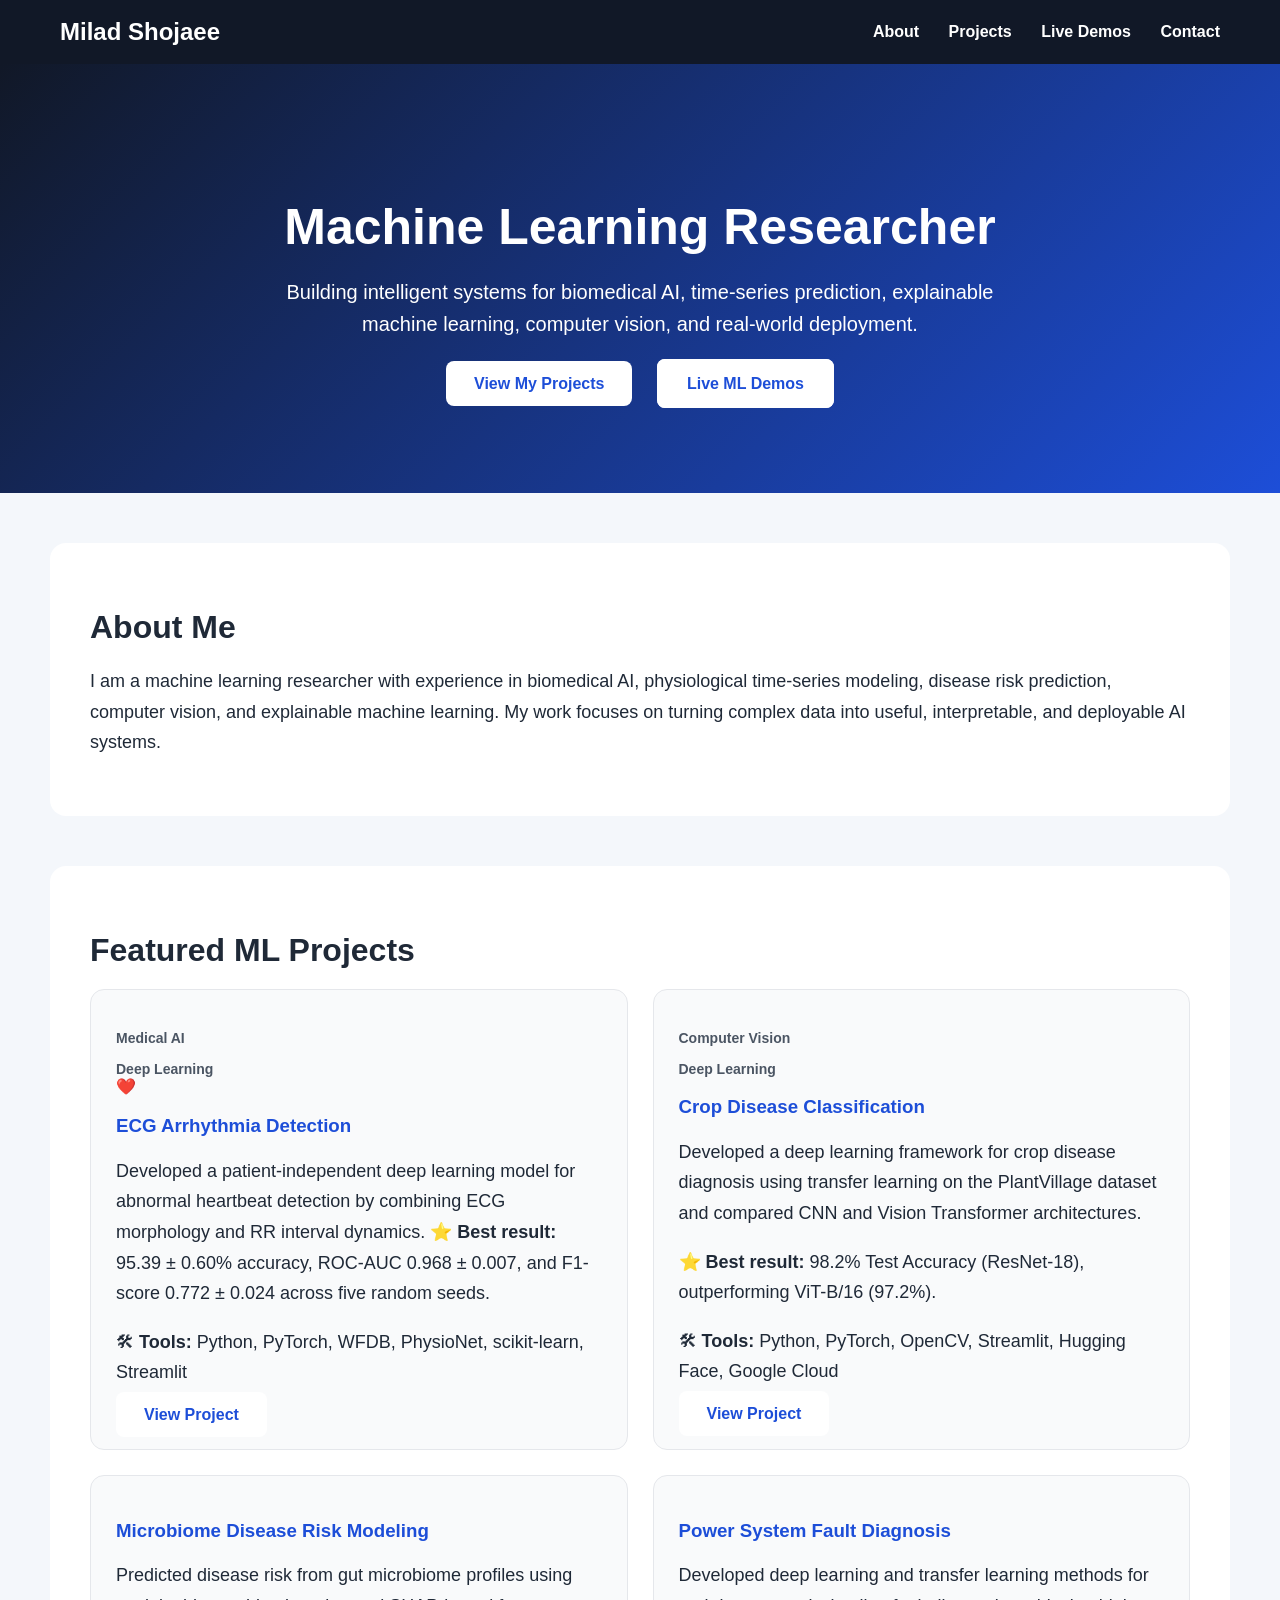
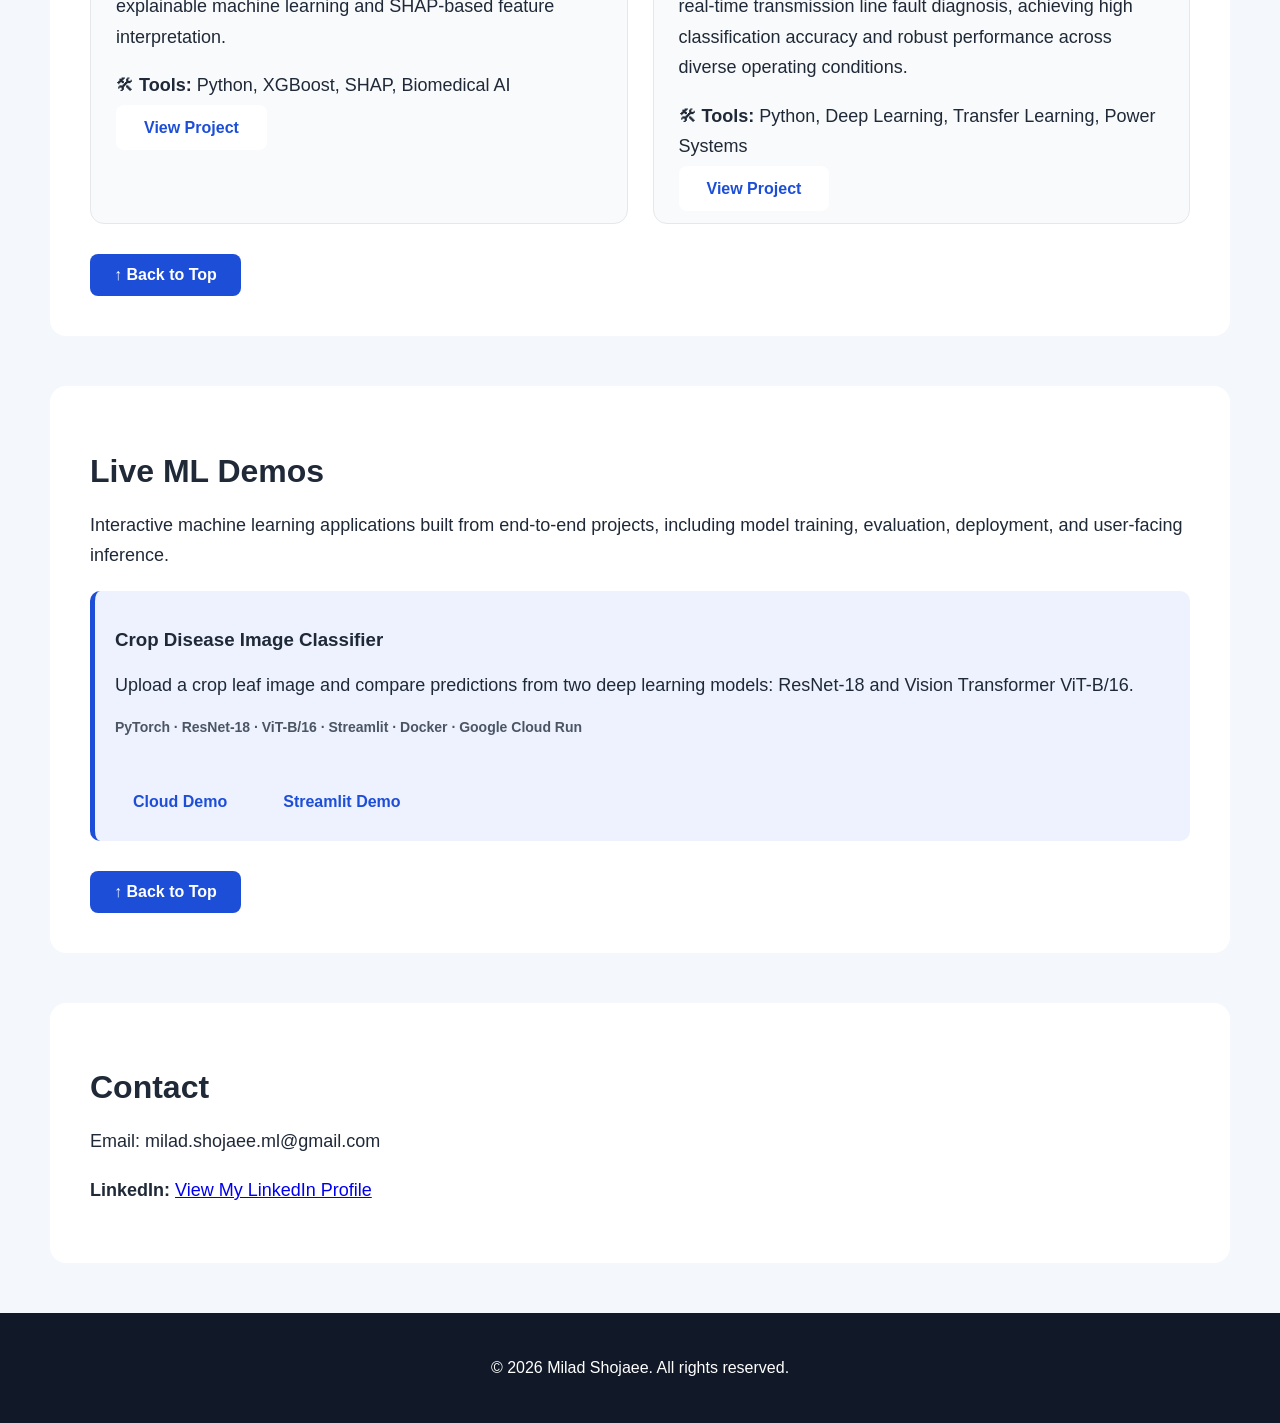
==== index.html @ 0b6ded87 "Enhance project details with emojis and updates Updated project descriptions and added emojis for be" ====
<!DOCTYPE html>
<html>
<head>
    <meta charset="UTF-8">
    <title>Milad Shojaee | ML Portfolio</title>
    <link rel="stylesheet" href="style.css">
</head>

<body id="top">

    <nav>
        <h2>Milad Shojaee</h2>
        <div>
            <a href="#about">About</a>
            <a href="#projects">Projects</a>
            <a href="#demos">Live Demos</a>
            <a href="#contact">Contact</a>
        </div>
    </nav>

    <header class="hero">
        <h1>Machine Learning Researcher</h1>
        <p>
            Building intelligent systems for biomedical AI, time-series prediction,
            explainable machine learning, computer vision, and real-world deployment.
        </p>
        <div class="hero-buttons">
            <a class="button" href="#projects">View My Projects</a>
            <a class="button secondary-button" href="#demos">Live ML Demos</a>
        </div>
    </header>

    <section id="about">
        <h2>About Me</h2>
        <p>
            I am a machine learning researcher with experience in biomedical AI,
            physiological time-series modeling, disease risk prediction, computer vision,
            and explainable machine learning. My work focuses on turning complex data
            into useful, interpretable, and deployable AI systems.
        </p>
    </section>

    <section id="projects">
        <h2>Featured ML Projects</h2>

        <div class="grid">

            <div class="card">

                <span class="badge">Medical AI</span>
                <span class="badge">Deep Learning</span>
            
                ❤️ <h3>ECG Arrhythmia Detection</h3>
            
                <p>
                    Developed a patient-independent deep learning model for abnormal heartbeat detection by combining
                    ECG morphology and RR interval dynamics.
                    ⭐ <strong>Best result:</strong> 95.39 ± 0.60% accuracy, ROC-AUC 0.968 ± 0.007, and F1-score 0.772 ± 0.024 across five random seeds.
                </p>
            
                <p>
                    🛠 <strong>Tools:</strong> Python, PyTorch, WFDB, PhysioNet, scikit-learn, Streamlit
                </p>
            
                <a href="ecg_arrhythmia.html" class="button">View Project</a>

            </div>

            <div class="card">

                <span class="badge">Computer Vision</span>
                <span class="badge">Deep Learning</span>
            
                <h3>Crop Disease Classification</h3>
            
                <p>
                    Developed a deep learning framework for crop disease diagnosis using transfer learning on the
                    PlantVillage dataset and compared CNN and Vision Transformer architectures.
                </p>
            
                <p class="result">
                    ⭐ <strong>Best result:</strong> 98.2% Test Accuracy (ResNet-18), outperforming ViT-B/16 (97.2%).
                </p>
            
                <p>
                    🛠 <strong>Tools:</strong> Python, PyTorch, OpenCV, Streamlit, Hugging Face, Google Cloud
                </p>
            
                <a href="crop_disease.html" class="button">View Project</a>

            </div>

            <div class="card">
                <h3>Microbiome Disease Risk Modeling</h3>
                <p>
                    Predicted disease risk from gut microbiome profiles using explainable
                    machine learning and SHAP-based feature interpretation.
                </p>
                <p>
                🛠 <strong>Tools:</strong> Python, XGBoost, SHAP, Biomedical AI
                </p>
                <a href="microbiome.html" class="button">View Project</a>
            </div>

            <div class="card">
                <h3>Power System Fault Diagnosis</h3>

                <p>
                    Developed deep learning and transfer learning methods for real-time
                    transmission line fault diagnosis, achieving high classification accuracy
                    and robust performance across diverse operating conditions.
                </p>
                <p>
                🛠 <strong>Tools:</strong> Python, Deep Learning, Transfer Learning, Power Systems

                </p>
                <a href="fault_diagnosis.html" class="button">View Project</a>
            </div>

        </div>
        <a class="top-button" href="#top">↑ Back to Top</a>
    </section>

    <section id="demos">
        <h2>Live ML Demos</h2>
        <p>
            Interactive machine learning applications built from end-to-end projects,
            including model training, evaluation, deployment, and user-facing inference.
        </p>

        <div class="demo-box">
            <h3>Crop Disease Image Classifier</h3>
            <p>
                Upload a crop leaf image and compare predictions from two deep learning models:
                ResNet-18 and Vision Transformer ViT-B/16.
            </p>
            <span>PyTorch · ResNet-18 · ViT-B/16 · Streamlit · Docker · Google Cloud Run</span>
            <br>

            <div class="project-links">
                <a class="project-link"
                   href="https://crop-disease-app-125811966782.us-east1.run.app"
                   target="_blank">
                    Cloud Demo
                </a>

                <a class="project-link"
                   href="https://crop-disease-app-v5dwwtkhdnk8gwjt7ysmcv.streamlit.app"
                   target="_blank">
                    Streamlit Demo
                </a>
            </div>
        </div>

        <a class="top-button" href="#top">↑ Back to Top</a>
    </section>

    <section id="contact">
        <h2>Contact</h2>
        <p>Email: milad.shojaee.ml@gmail.com</p>

        <p>
            <strong>LinkedIn:</strong>
            <a href="https://www.linkedin.com/in/milad-shojaee-51446276/"
               target="_blank">
                View My LinkedIn Profile
            </a>
        </p>

    </section>

    <footer>
        <p>© 2026 Milad Shojaee. All rights reserved.</p>
    </footer>

</body>
</html>
---- style.css ----
body {
    margin: 0;
    font-family: Arial, sans-serif;
    background: #f4f7fb;
    color: #1f2937;
}

html {
    scroll-behavior: smooth;
}

nav {
    background: #111827;
    color: white;
    padding: 18px 60px;
    display: flex;
    justify-content: space-between;
    align-items: center;
}

nav h2 {
    margin: 0;
}

nav a {
    color: white;
    text-decoration: none;
    margin-left: 25px;
    font-weight: bold;
}

nav a:hover {
    color: #60a5fa;
}

.hero {
    background: linear-gradient(135deg, #111827, #1d4ed8);
    color: white;
    text-align: center;
    padding: 100px 30px;
}

.hero h1 {
    font-size: 50px;
    margin-bottom: 20px;
}

.hero p {
    font-size: 20px;
    max-width: 750px;
    margin: 0 auto 35px;
    line-height: 1.6;
}

.button {
    background: white;
    color: #1d4ed8;
    padding: 14px 28px;
    border-radius: 8px;
    text-decoration: none;
    font-weight: bold;
}

.project-links {
    display: flex;
    gap: 20px;
    flex-wrap: wrap;
    margin-top: 15px;
}

.project-link {
    padding: 10px 18px;
}

.hero-buttons {
    margin-top: 30px;
}

.hero-buttons .button {
    margin: 0 10px;
}

.secondary-button {
    background: transparent;
    color: white;
    border: 2px solid white;
}

.secondary-button:hover {
    background: white;
    color: #1d4ed8;
}

.top-button {
    display: inline-block;
    margin-top: 30px;
    padding: 12px 24px;
    background: #1d4ed8;
    color: white;
    text-decoration: none;
    border-radius: 8px;
    font-weight: bold;
}

.top-button:hover {
    background: #2563eb;
}

section {
    max-width: 1100px;
    margin: 50px auto;
    padding: 40px;
    background: white;
    border-radius: 16px;
}

section h2 {
    font-size: 32px;
    margin-bottom: 20px;
}

section p {
    font-size: 18px;
    line-height: 1.7;
}

.grid {
    display: grid;
    grid-template-columns: repeat(2, 1fr);
    gap: 25px;
}

.card {
    background: #f9fafb;
    padding: 25px;
    border-radius: 14px;
    border: 1px solid #e5e7eb;
}

.card h3 {
    color: #1d4ed8;
}

.card span,
.demo-box span {
    display: block;
    margin-top: 15px;
    font-size: 14px;
    color: #4b5563;
    font-weight: bold;
}

.demo-box {
    background: #eef2ff;
    border-left: 5px solid #1d4ed8;
    padding: 20px;
    margin-top: 20px;
    border-radius: 10px;
}

footer {
    text-align: center;
    padding: 30px;
    background: #111827;
    color: white;
}

.project-link {
    display: inline-block;
    margin-top: 15px;
    color: #1d4ed8;
    font-weight: bold;
    text-decoration: none;
}

.project-link:hover {
    text-decoration: underline;
}

ul {
    font-size: 18px;
    line-height: 1.8;
}

@media (max-width: 800px) {
    nav {
        flex-direction: column;
        gap: 15px;
        padding: 20px;
    }

    nav a {
        margin-left: 10px;
        margin-right: 10px;
    }

    .hero h1 {
        font-size: 36px;
    }

    .grid {
        grid-template-columns: 1fr;
    }

    section {
        margin: 30px 15px;
        padding: 25px;
    }
}}

.hero h1 {
    font-size: 50px;
    margin-bottom: 20px;
}

.hero p {
    font-size: 20px;
    max-width: 750px;
    margin: 0 auto 35px;
    line-height: 1.6;
}

.button {
    background: white;
    color: #1d4ed8;
    padding: 14px 28px;
    border-radius: 8px;
    text-decoration: none;
    font-weight: bold;
}

section {
    max-width: 1100px;
    margin: 50px auto;
    padding: 40px;
    background: white;
    border-radius: 16px;
}

section h2 {
    font-size: 32px;
    margin-bottom: 20px;
}

section p {
    font-size: 18px;
    line-height: 1.7;
}

.grid {
    display: grid;
    grid-template-columns: repeat(2, 1fr);
    gap: 25px;
}

.card {
    background: #f9fafb;
    padding: 25px;
    border-radius: 14px;
    border: 1px solid #e5e7eb;
}

.card h3 {
    color: #1d4ed8;
}

.card span,
.demo-box span {
    display: block;
    margin-top: 15px;
    font-size: 14px;
    color: #4b5563;
    font-weight: bold;
}

.demo-box {
    background: #eef2ff;
    border-left: 5px solid #1d4ed8;
    padding: 20px;
    margin-top: 20px;
    border-radius: 10px;
}

footer {
    text-align: center;
    padding: 30px;
    background: #111827;
    color: white;
}

.project-link {
    display: inline-block;
    margin-top: 15px;
    color: #1d4ed8;
    font-weight: bold;
    text-decoration: none;
}

.project-link:hover {
    text-decoration: underline;
}

ul {
    font-size: 18px;
    line-height: 1.8;
}

@media (max-width: 800px) {
    nav {
        flex-direction: column;
        gap: 15px;
        padding: 20px;
    }

    nav a {
        margin-left: 10px;
        margin-right: 10px;
    }

    .hero h1 {
        font-size: 36px;
    }

    .grid {
        grid-template-columns: 1fr;
    }

    section {
        margin: 30px 15px;
        padding: 25px;
    }
}
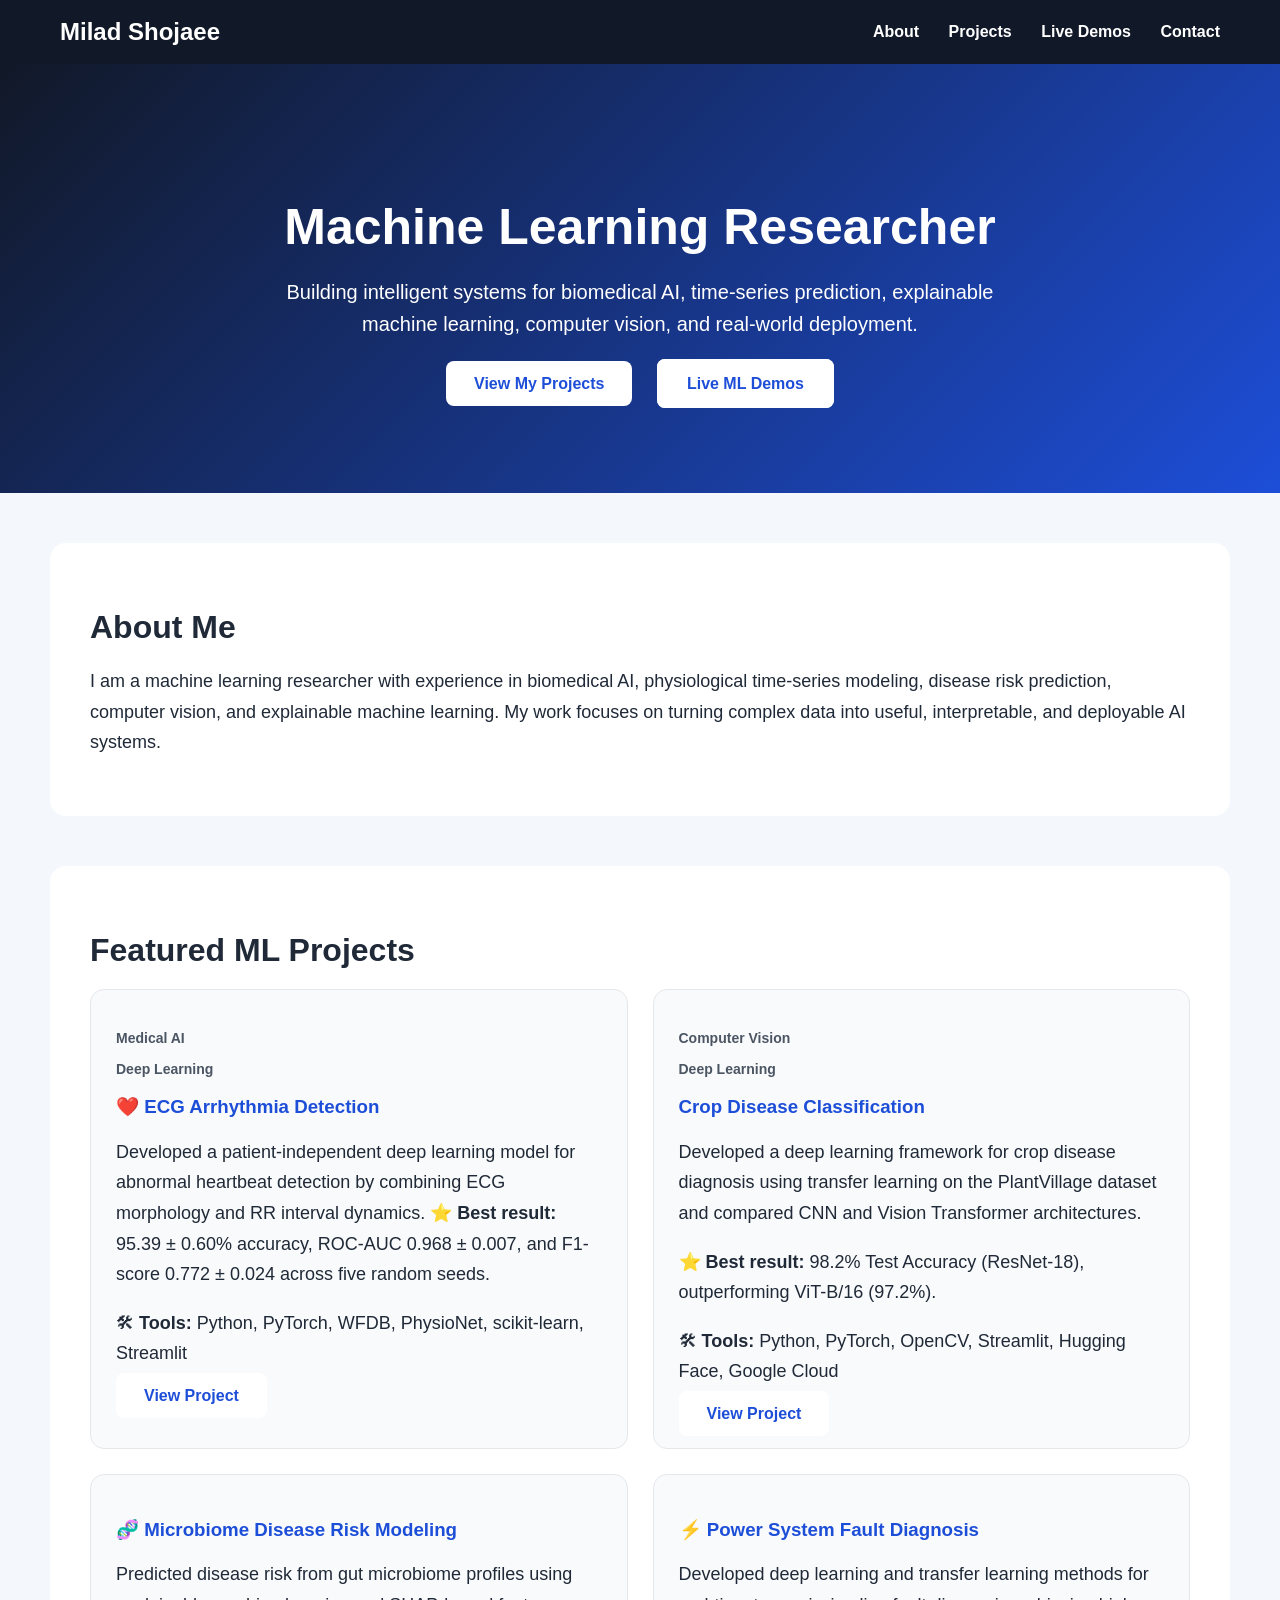
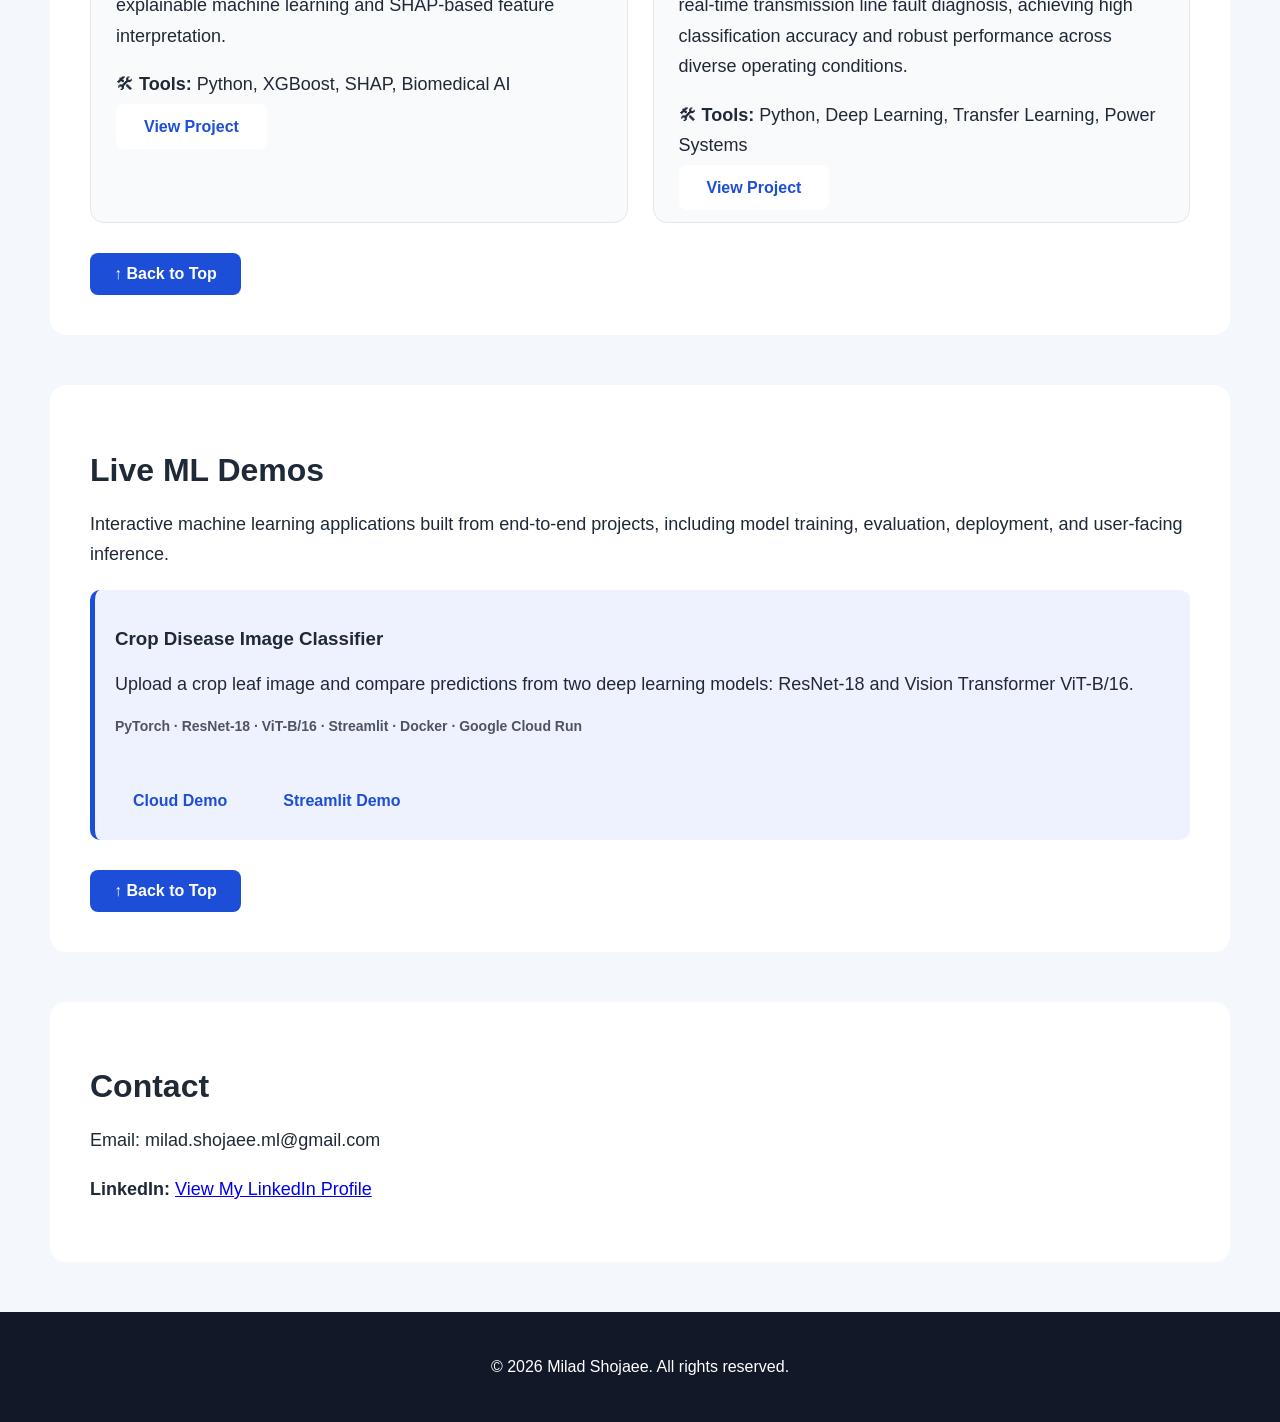
==== commit 8c37ef28: "Add emojis to project titles in index.html" ====
--- a/index.html
+++ b/index.html
@@ -50,7 +50,7 @@
                 <span class="badge">Medical AI</span>
                 <span class="badge">Deep Learning</span>
             
-                ❤️ <h3>ECG Arrhythmia Detection</h3>
+                <h3> ❤️ ECG Arrhythmia Detection</h3>
             
                 <p>
                     Developed a patient-independent deep learning model for abnormal heartbeat detection by combining
@@ -91,7 +91,7 @@
             </div>
 
             <div class="card">
-                <h3>Microbiome Disease Risk Modeling</h3>
+                <h3>🧬 Microbiome Disease Risk Modeling</h3>
                 <p>
                     Predicted disease risk from gut microbiome profiles using explainable
                     machine learning and SHAP-based feature interpretation.
@@ -102,8 +102,8 @@
                 <a href="microbiome.html" class="button">View Project</a>
             </div>
 
-            <div class="card">
-                <h3>Power System Fault Diagnosis</h3>
+            <div class="card">      
+                <h3>⚡ Power System Fault Diagnosis</h3>
 
                 <p>
                     Developed deep learning and transfer learning methods for real-time
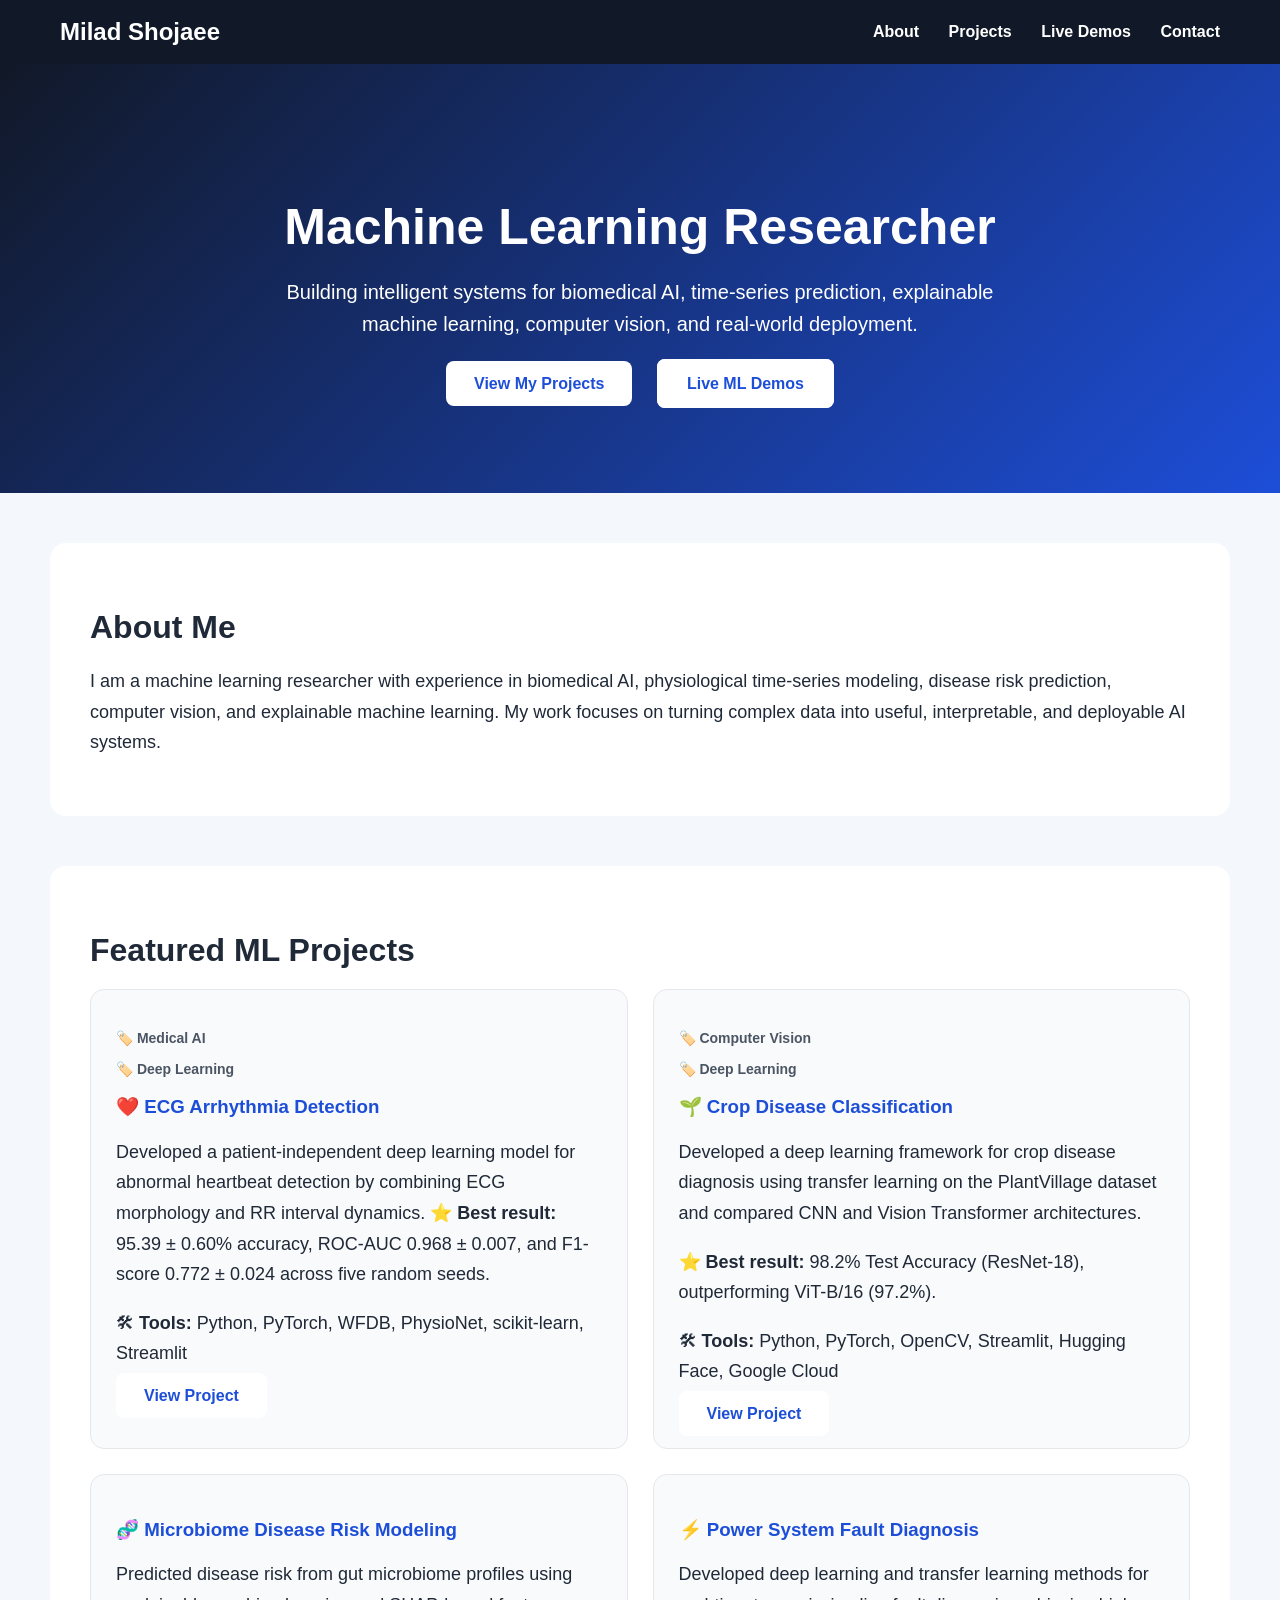
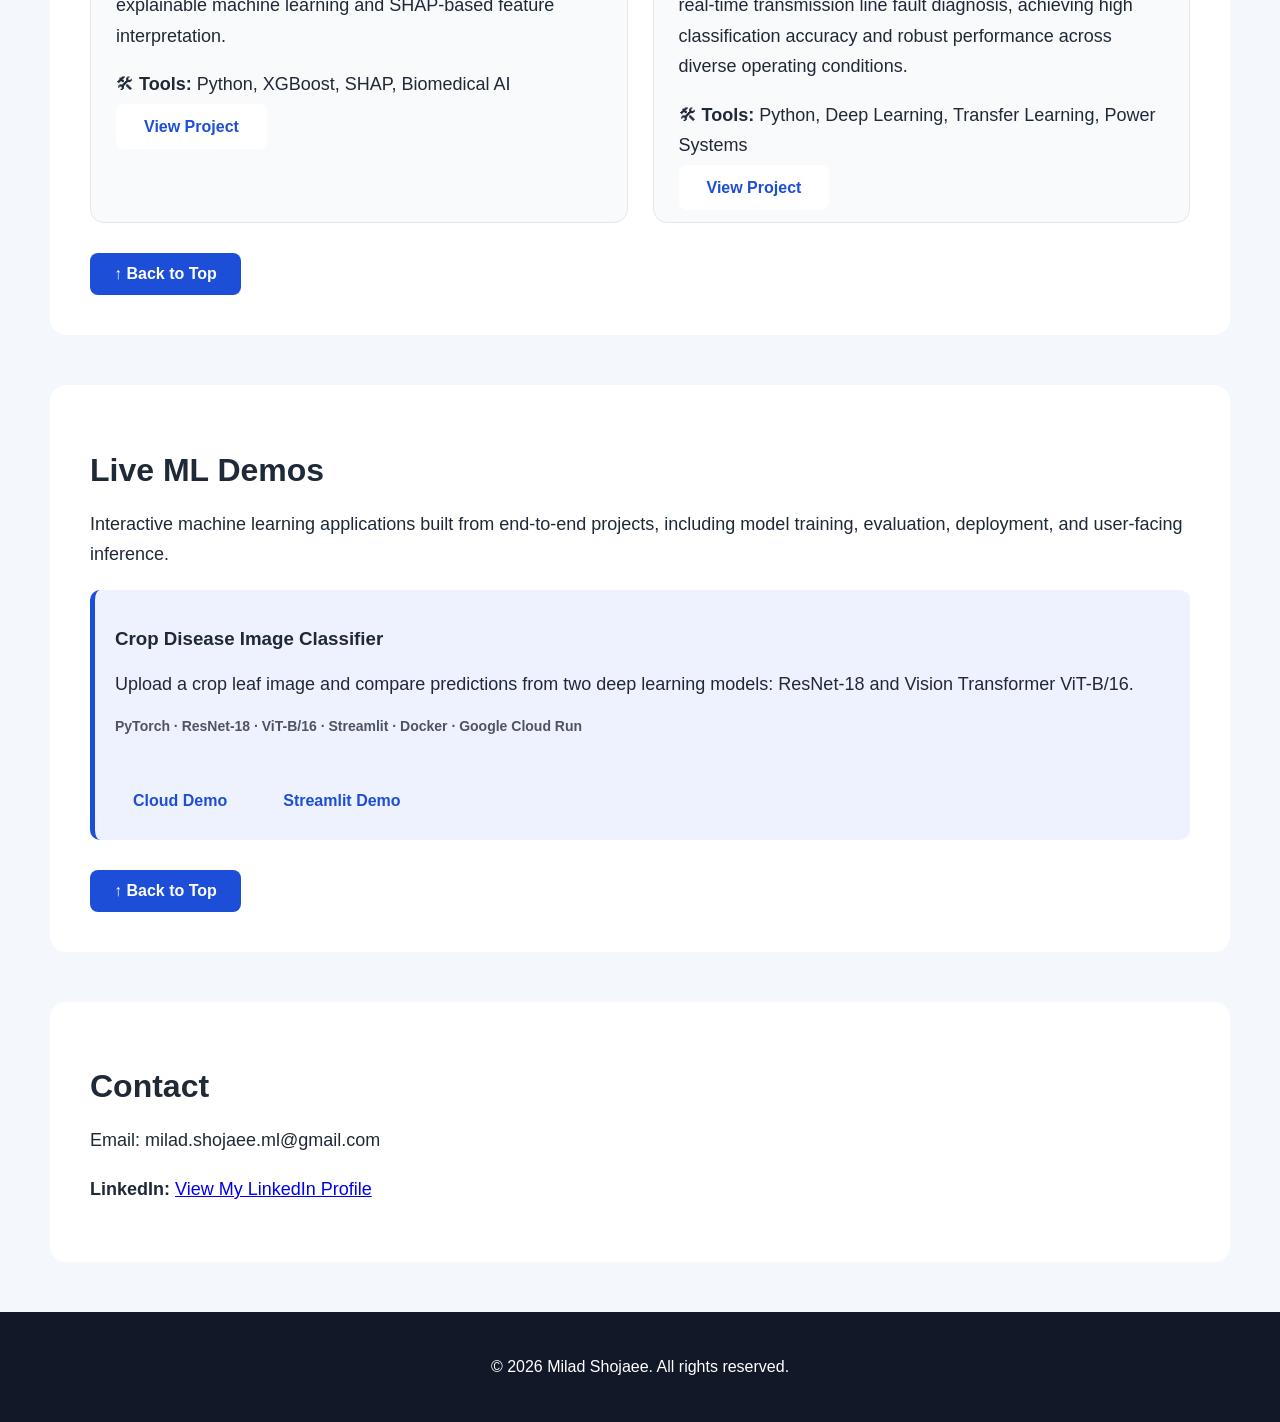
==== commit 61c04c65: "Add emoji to badges and headings in index.html Updated badges and headings to include emoji for bett" ====
--- a/index.html
+++ b/index.html
@@ -47,8 +47,8 @@
 
             <div class="card">
 
-                <span class="badge">Medical AI</span>
-                <span class="badge">Deep Learning</span>
+                <span class="badge"> 🏷️ Medical AI</span>
+                <span class="badge"> 🏷️ Deep Learning</span>
             
                 <h3> ❤️ ECG Arrhythmia Detection</h3>
             
@@ -68,10 +68,10 @@
 
             <div class="card">
 
-                <span class="badge">Computer Vision</span>
-                <span class="badge">Deep Learning</span>
+                <span class="badge"> 🏷️ Computer Vision</span>
+                <span class="badge"> 🏷️ Deep Learning</span>
             
-                <h3>Crop Disease Classification</h3>
+                <h3>🌱 Crop Disease Classification</h3>
             
                 <p>
                     Developed a deep learning framework for crop disease diagnosis using transfer learning on the
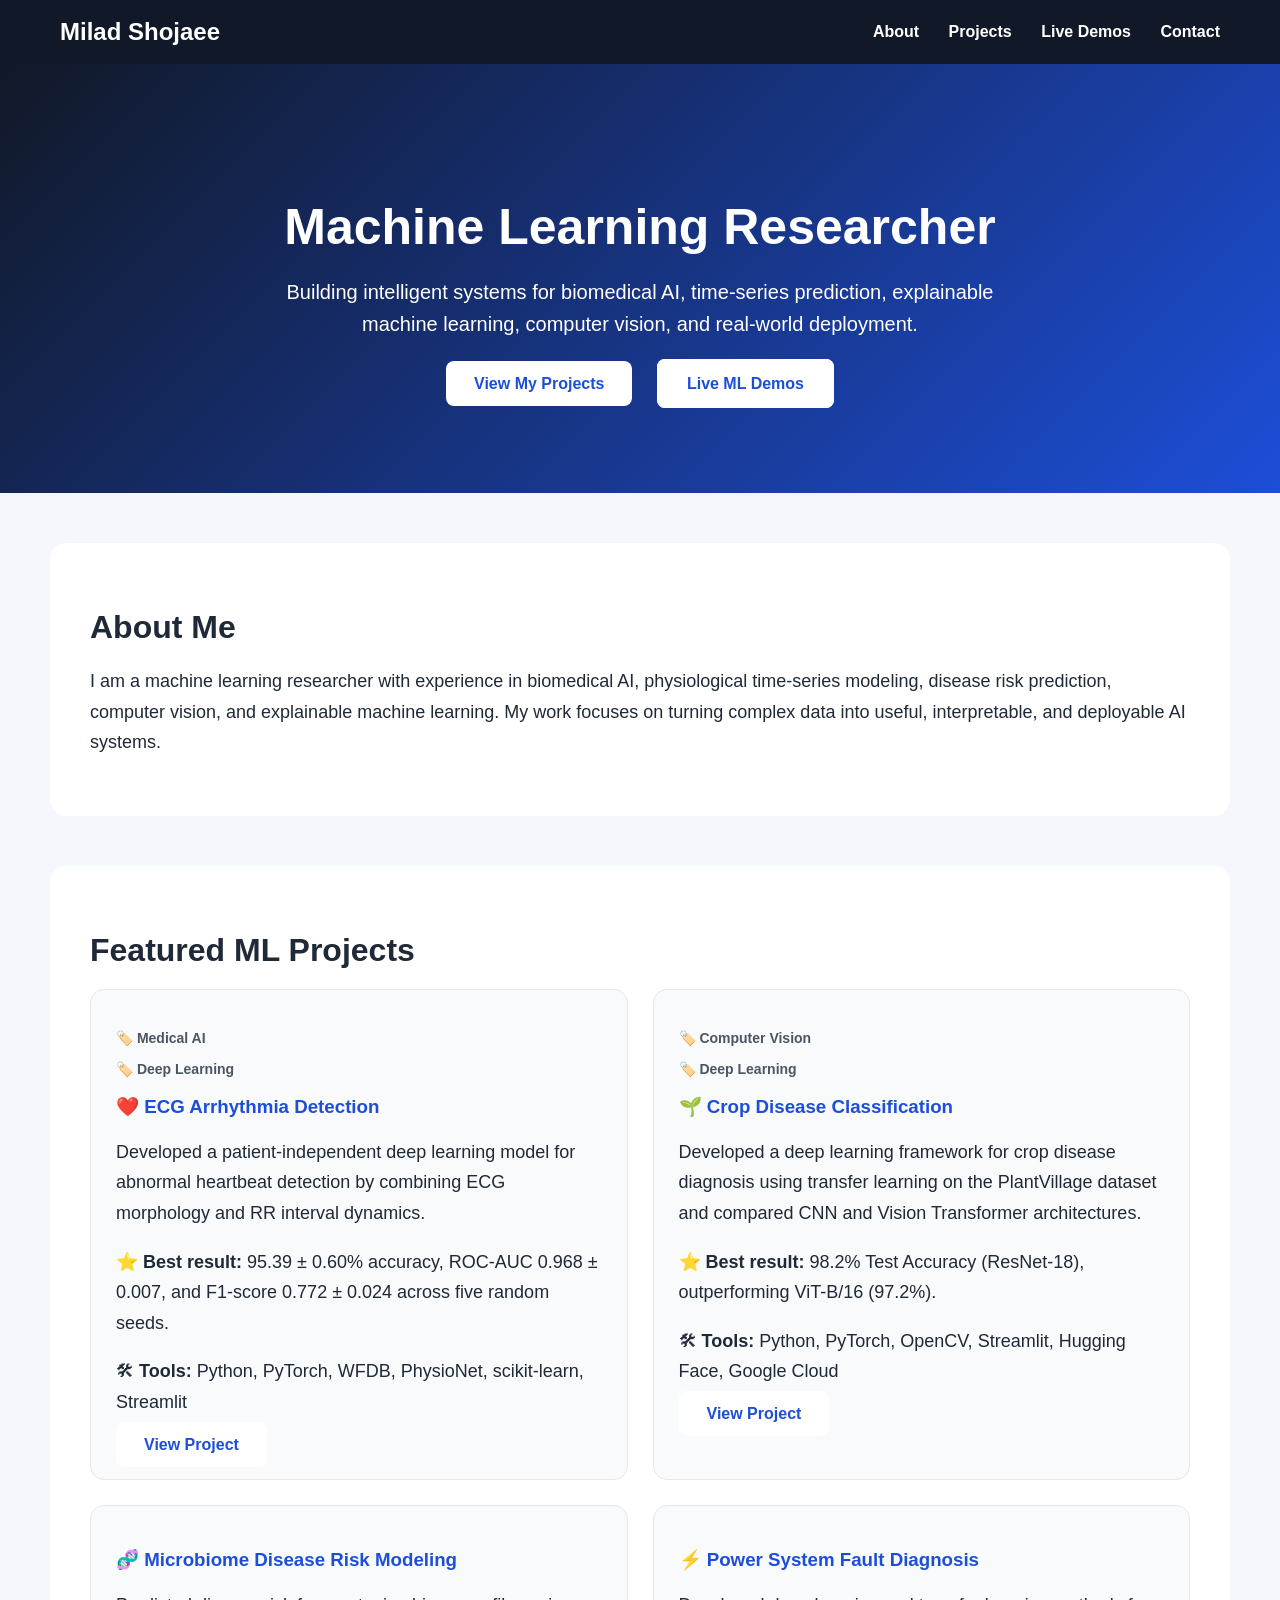
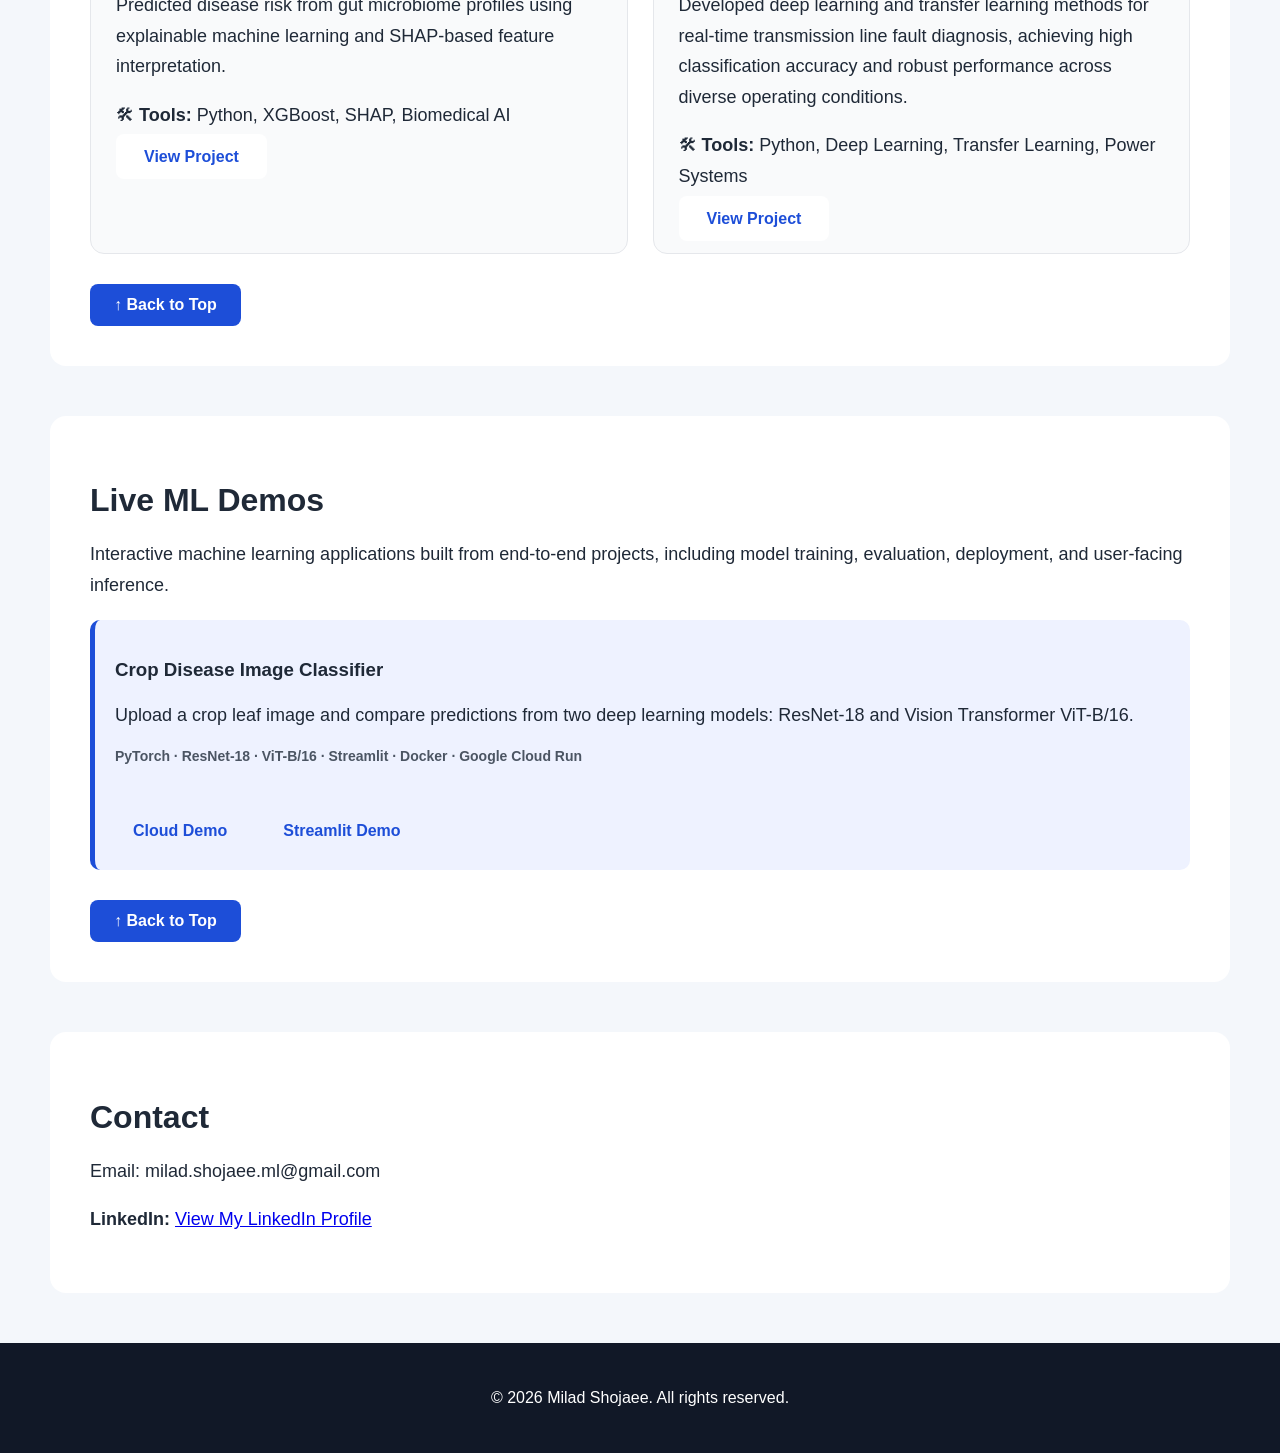
==== commit d9007a28: "Reorganize best result information in index.html Moved the best result information into a new paragr" ====
--- a/index.html
+++ b/index.html
@@ -55,9 +55,12 @@
                 <p>
                     Developed a patient-independent deep learning model for abnormal heartbeat detection by combining
                     ECG morphology and RR interval dynamics.
-                    ⭐ <strong>Best result:</strong> 95.39 ± 0.60% accuracy, ROC-AUC 0.968 ± 0.007, and F1-score 0.772 ± 0.024 across five random seeds.
                 </p>
-            
+
+                <p class="result">
+                ⭐ <strong>Best result:</strong> 95.39 ± 0.60% accuracy, ROC-AUC 0.968 ± 0.007, and F1-score 0.772 ± 0.024 across five random seeds.
+                </p>
+                
                 <p>
                     🛠 <strong>Tools:</strong> Python, PyTorch, WFDB, PhysioNet, scikit-learn, Streamlit
                 </p>
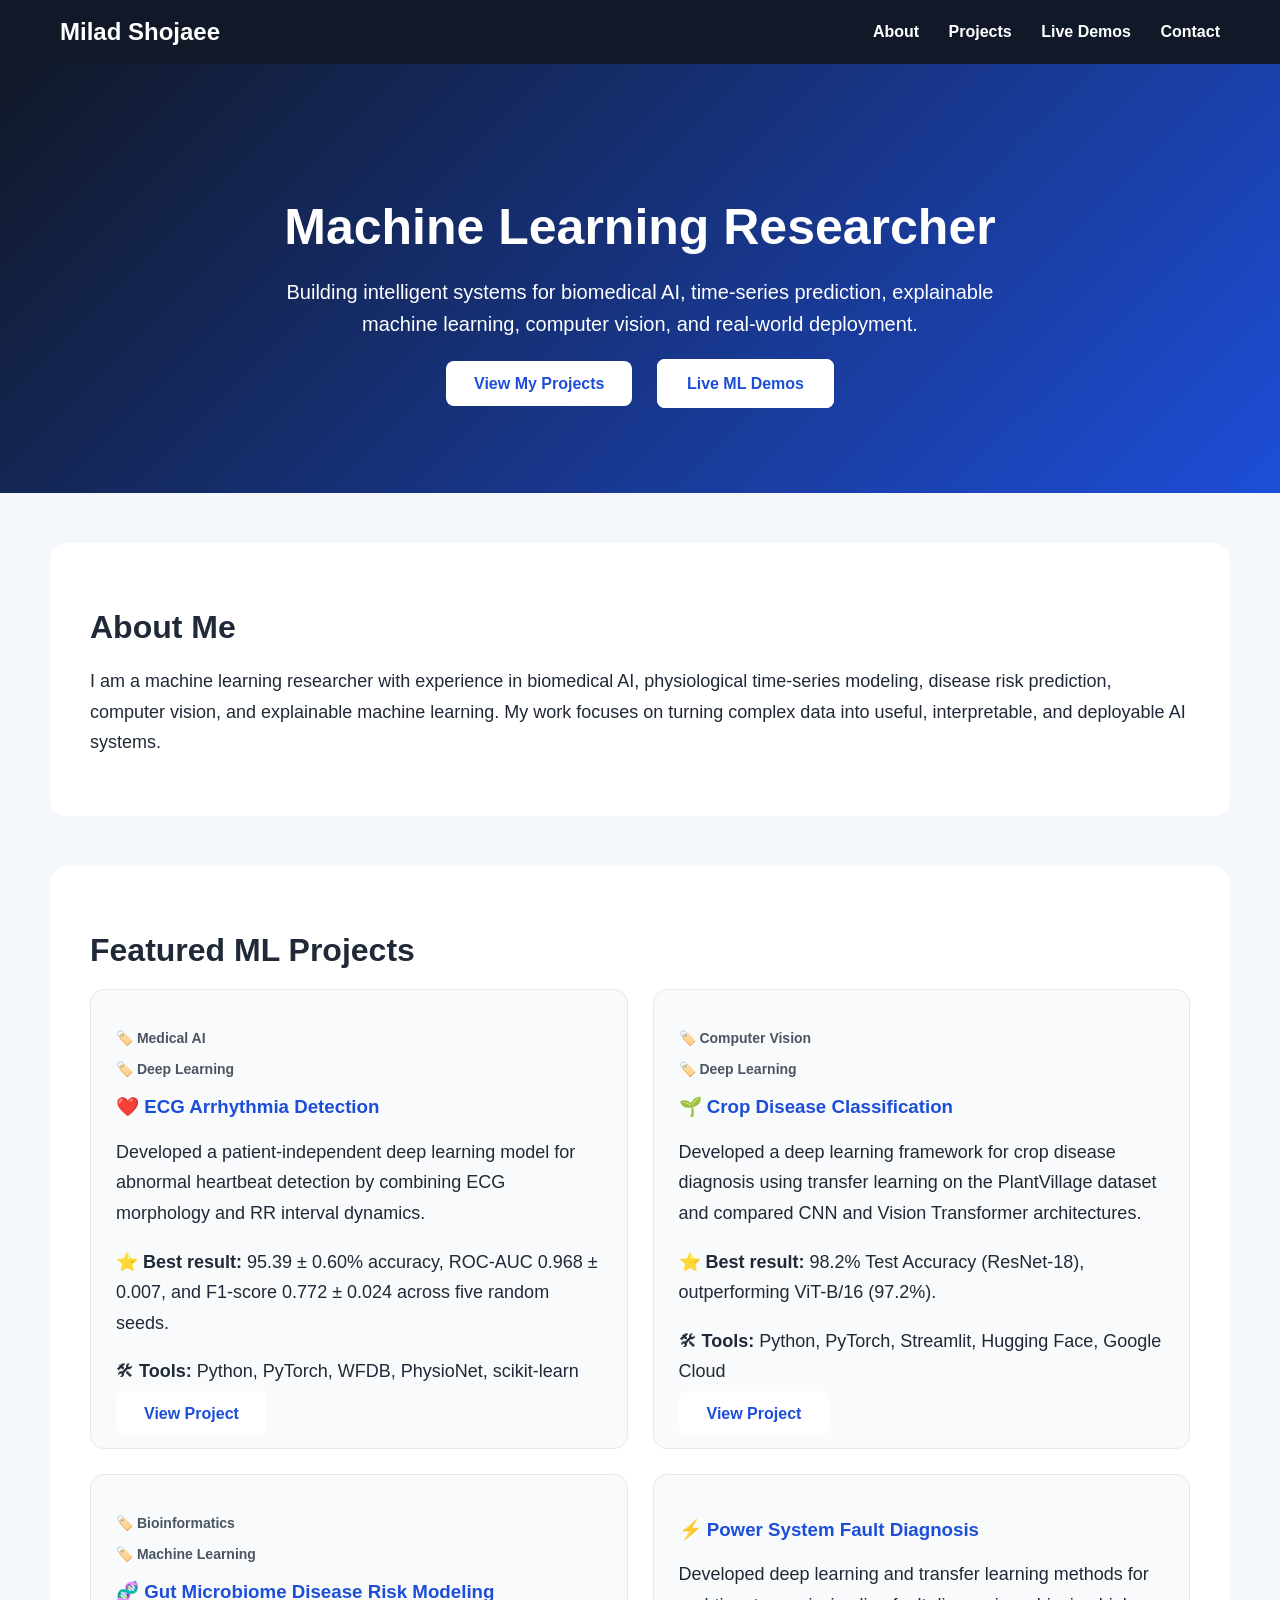
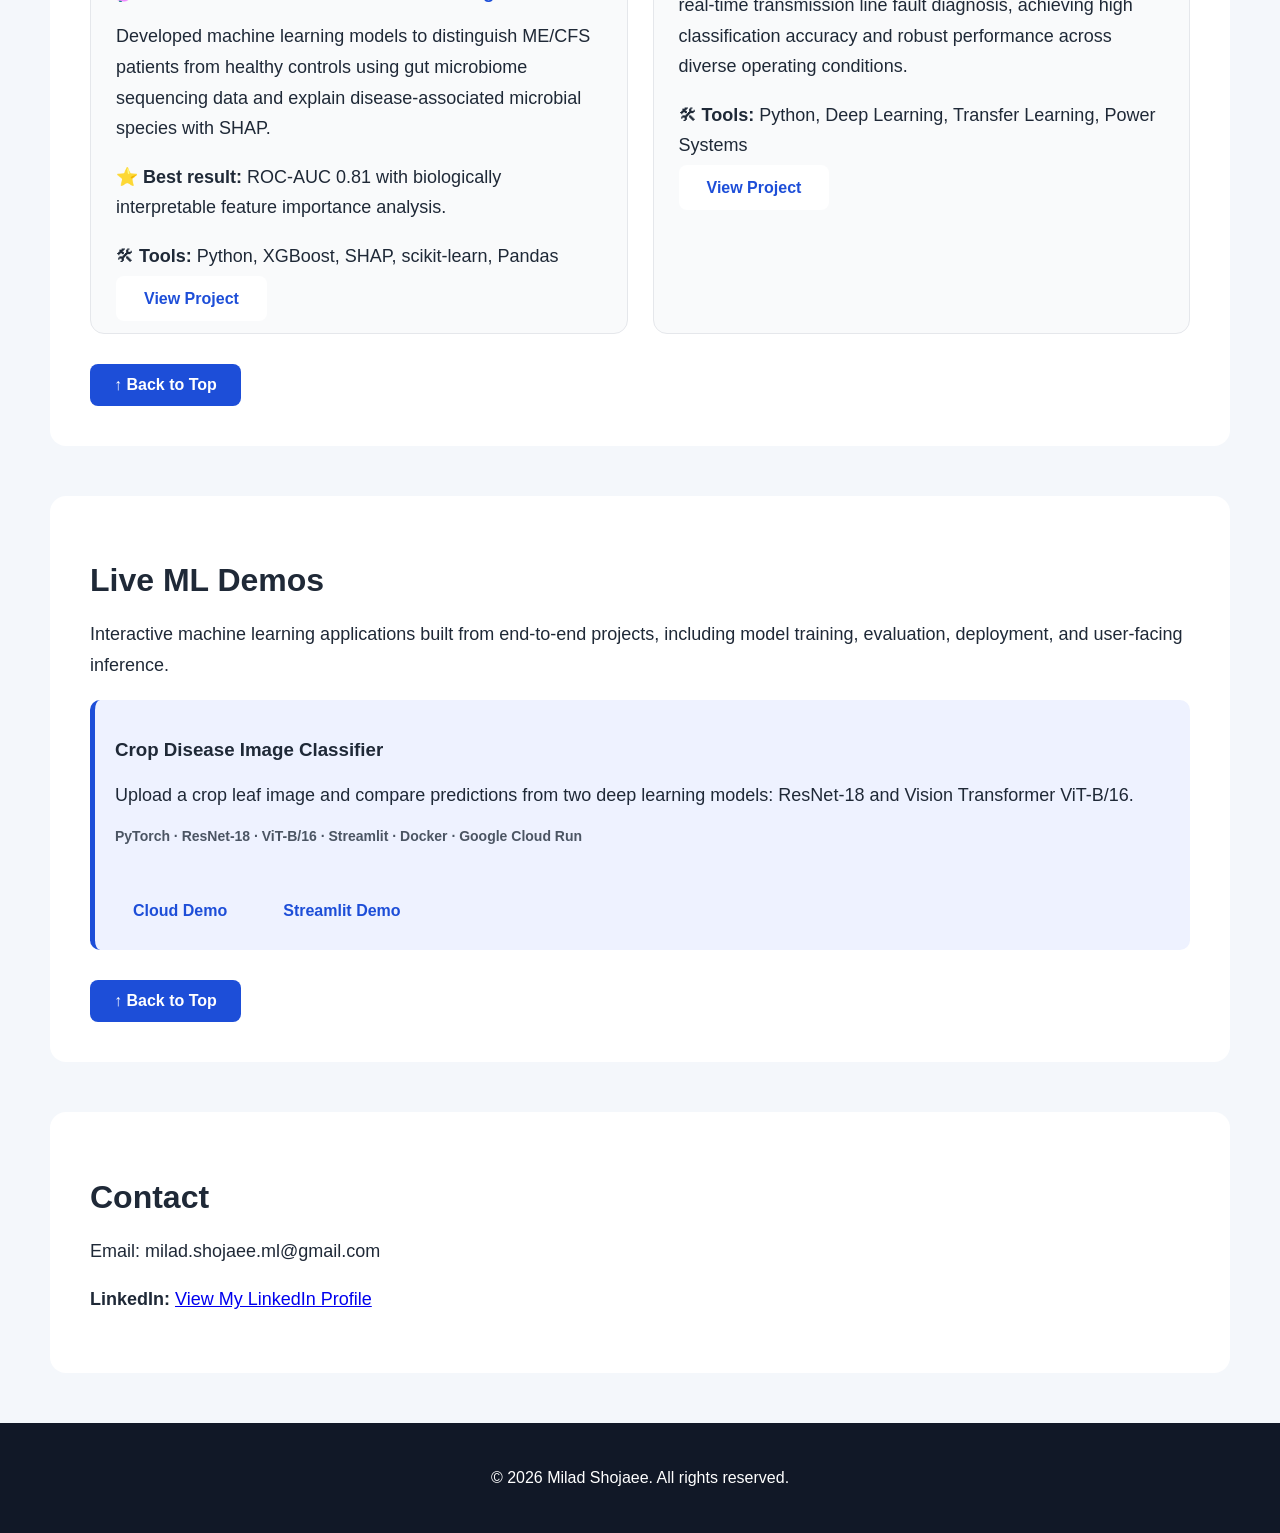
==== commit 824b5ab0: "Modify project details and tools in index.html Updated tools listed for projects and added badges fo" ====
--- a/index.html
+++ b/index.html
@@ -62,7 +62,7 @@
                 </p>
                 
                 <p>
-                    🛠 <strong>Tools:</strong> Python, PyTorch, WFDB, PhysioNet, scikit-learn, Streamlit
+                    🛠 <strong>Tools:</strong> Python, PyTorch, WFDB, PhysioNet, scikit-learn
                 </p>
             
                 <a href="ecg_arrhythmia.html" class="button">View Project</a>
@@ -86,7 +86,7 @@
                 </p>
             
                 <p>
-                    🛠 <strong>Tools:</strong> Python, PyTorch, OpenCV, Streamlit, Hugging Face, Google Cloud
+                    🛠 <strong>Tools:</strong> Python, PyTorch, Streamlit, Hugging Face, Google Cloud
                 </p>
             
                 <a href="crop_disease.html" class="button">View Project</a>
@@ -94,15 +94,27 @@
             </div>
 
             <div class="card">
-                <h3>🧬 Microbiome Disease Risk Modeling</h3>
+
+                <span class="badge"> 🏷️ Bioinformatics</span>
+                <span class="badge">🏷️ Machine Learning</span>
+            
+                <h3> 🧬 Gut Microbiome Disease Risk Modeling </h3>
+            
                 <p>
-                    Predicted disease risk from gut microbiome profiles using explainable
-                    machine learning and SHAP-based feature interpretation.
+                    Developed machine learning models to distinguish ME/CFS patients from healthy controls
+                    using gut microbiome sequencing data and explain disease-associated microbial species with SHAP.
                 </p>
+            
+                <p class="result">
+                    ⭐ <strong>Best result:</strong> ROC-AUC 0.81 with biologically interpretable feature importance analysis.
+                </p>
+            
                 <p>
-                🛠 <strong>Tools:</strong> Python, XGBoost, SHAP, Biomedical AI
+                    🛠 <strong>Tools:</strong> Python, XGBoost, SHAP, scikit-learn, Pandas
                 </p>
+            
                 <a href="microbiome.html" class="button">View Project</a>
+
             </div>
 
             <div class="card">      
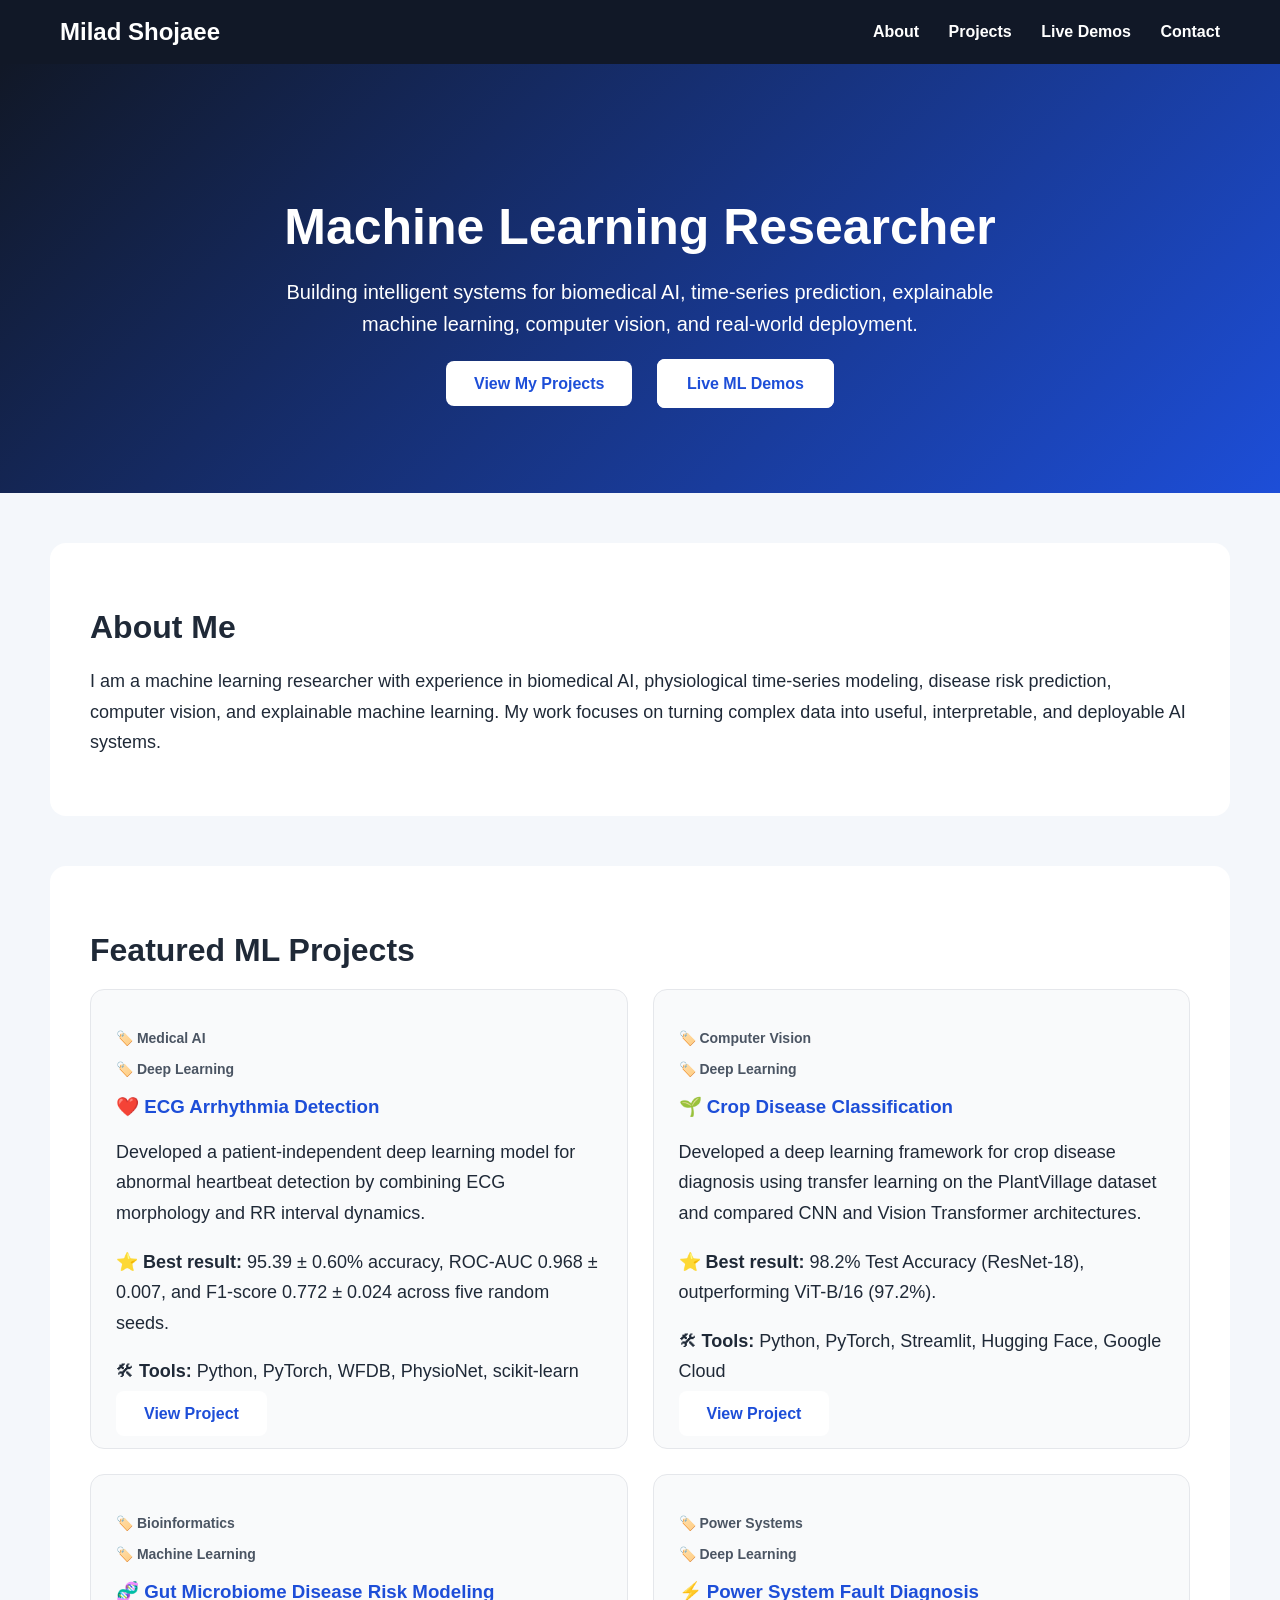
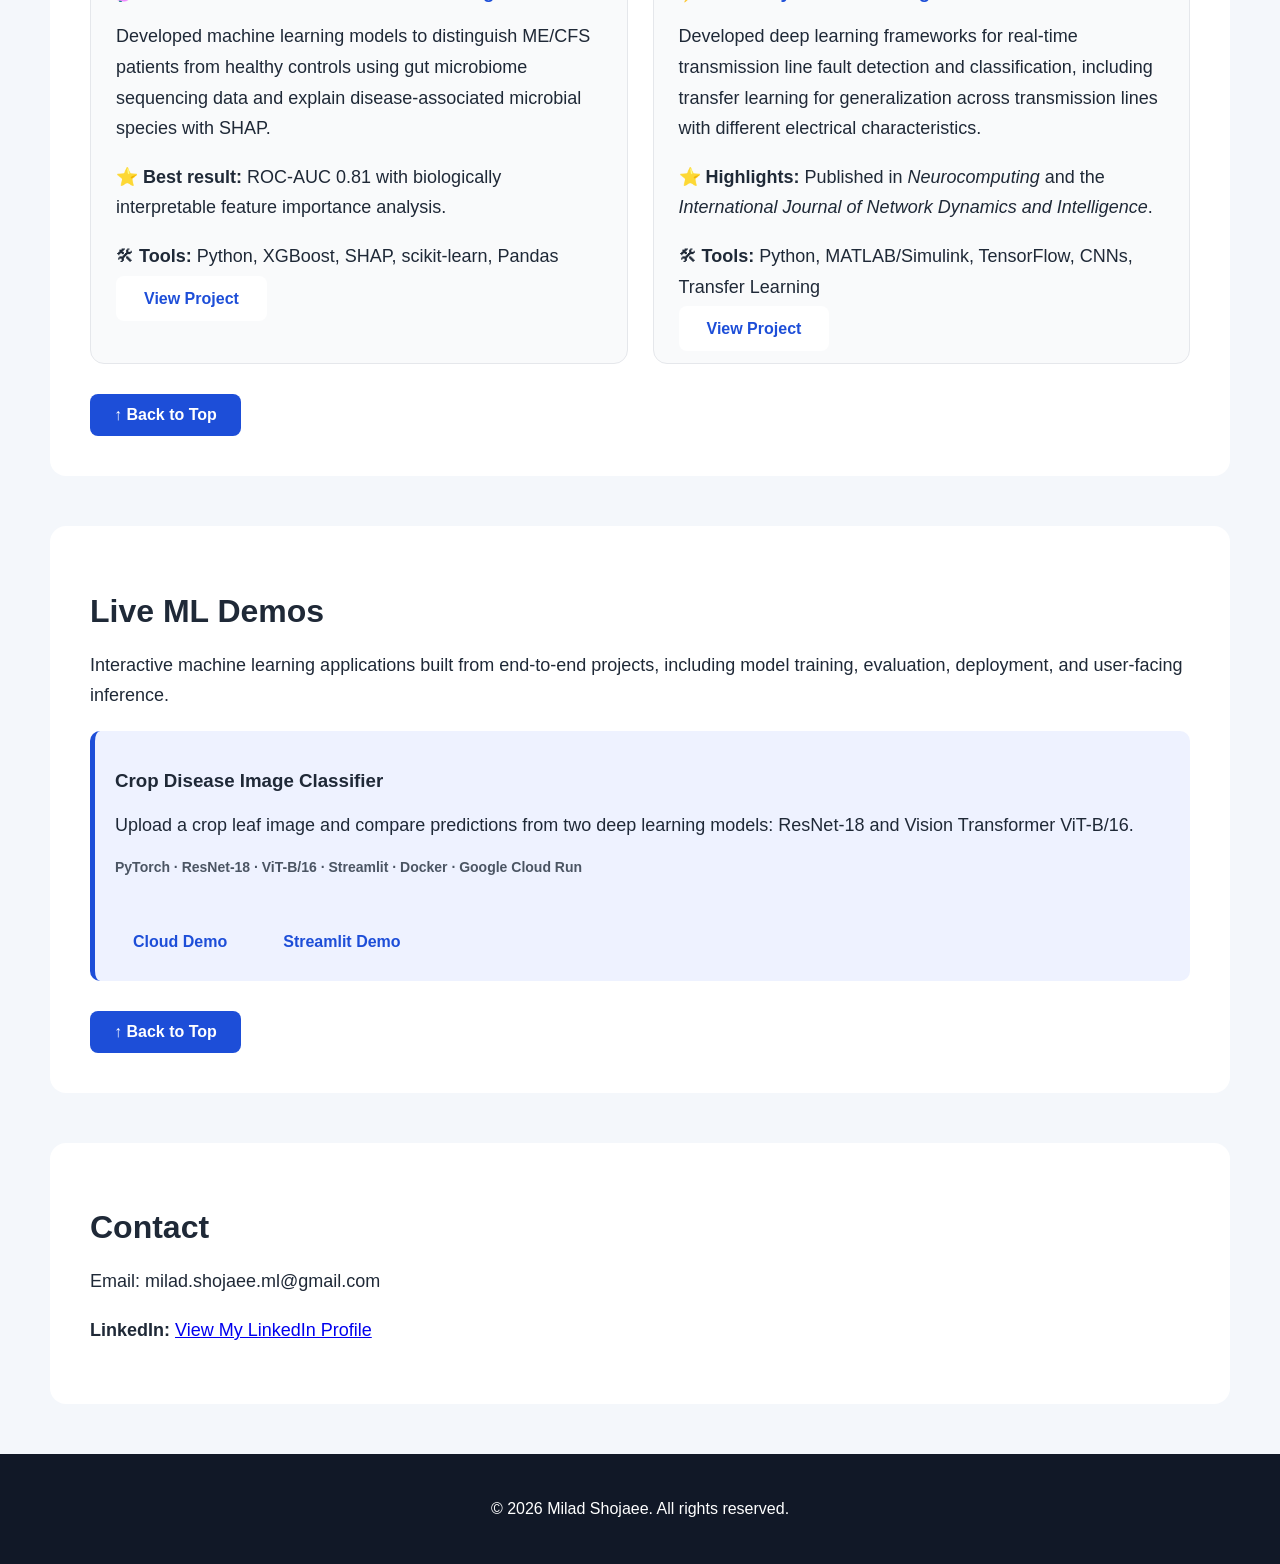
==== commit c73aae32: "Revise project details and add new badges Updated project descriptions and badges in index.html." ====
--- a/index.html
+++ b/index.html
@@ -96,7 +96,7 @@
             <div class="card">
 
                 <span class="badge"> 🏷️ Bioinformatics</span>
-                <span class="badge">🏷️ Machine Learning</span>
+                <span class="badge"> 🏷️ Machine Learning</span>
             
                 <h3> 🧬 Gut Microbiome Disease Risk Modeling </h3>
             
@@ -117,20 +117,30 @@
 
             </div>
 
-            <div class="card">      
-                <h3>⚡ Power System Fault Diagnosis</h3>
-
-                <p>
-                    Developed deep learning and transfer learning methods for real-time
-                    transmission line fault diagnosis, achieving high classification accuracy
-                    and robust performance across diverse operating conditions.
-                </p>
-                <p>
-                🛠 <strong>Tools:</strong> Python, Deep Learning, Transfer Learning, Power Systems
-
-                </p>
-                <a href="fault_diagnosis.html" class="button">View Project</a>
-            </div>
+            <div class="card">
+
+                <span class="badge"> 🏷️ Power Systems</span>
+                <span class="badge"> 🏷️ Deep Learning</span>
+            
+                <h3> ⚡ Power System Fault Diagnosis</h3>
+            
+                <p>
+                    Developed deep learning frameworks for real-time transmission line fault detection and
+                    classification, including transfer learning for generalization across transmission lines
+                    with different electrical characteristics.
+                </p>
+            
+                <p class="result">
+                    ⭐ <strong>Highlights:</strong> Published in <em>Neurocomputing</em> and the <em>International Journal of Network Dynamics and Intelligence</em>.
+                </p>
+            
+                <p>
+                    🛠 <strong>Tools:</strong> Python, MATLAB/Simulink, TensorFlow, CNNs, Transfer Learning
+                </p>
+            
+                <a href="power_system.html" class="button">View Project</a>
+
+        </div>
 
         </div>
         <a class="top-button" href="#top">↑ Back to Top</a>
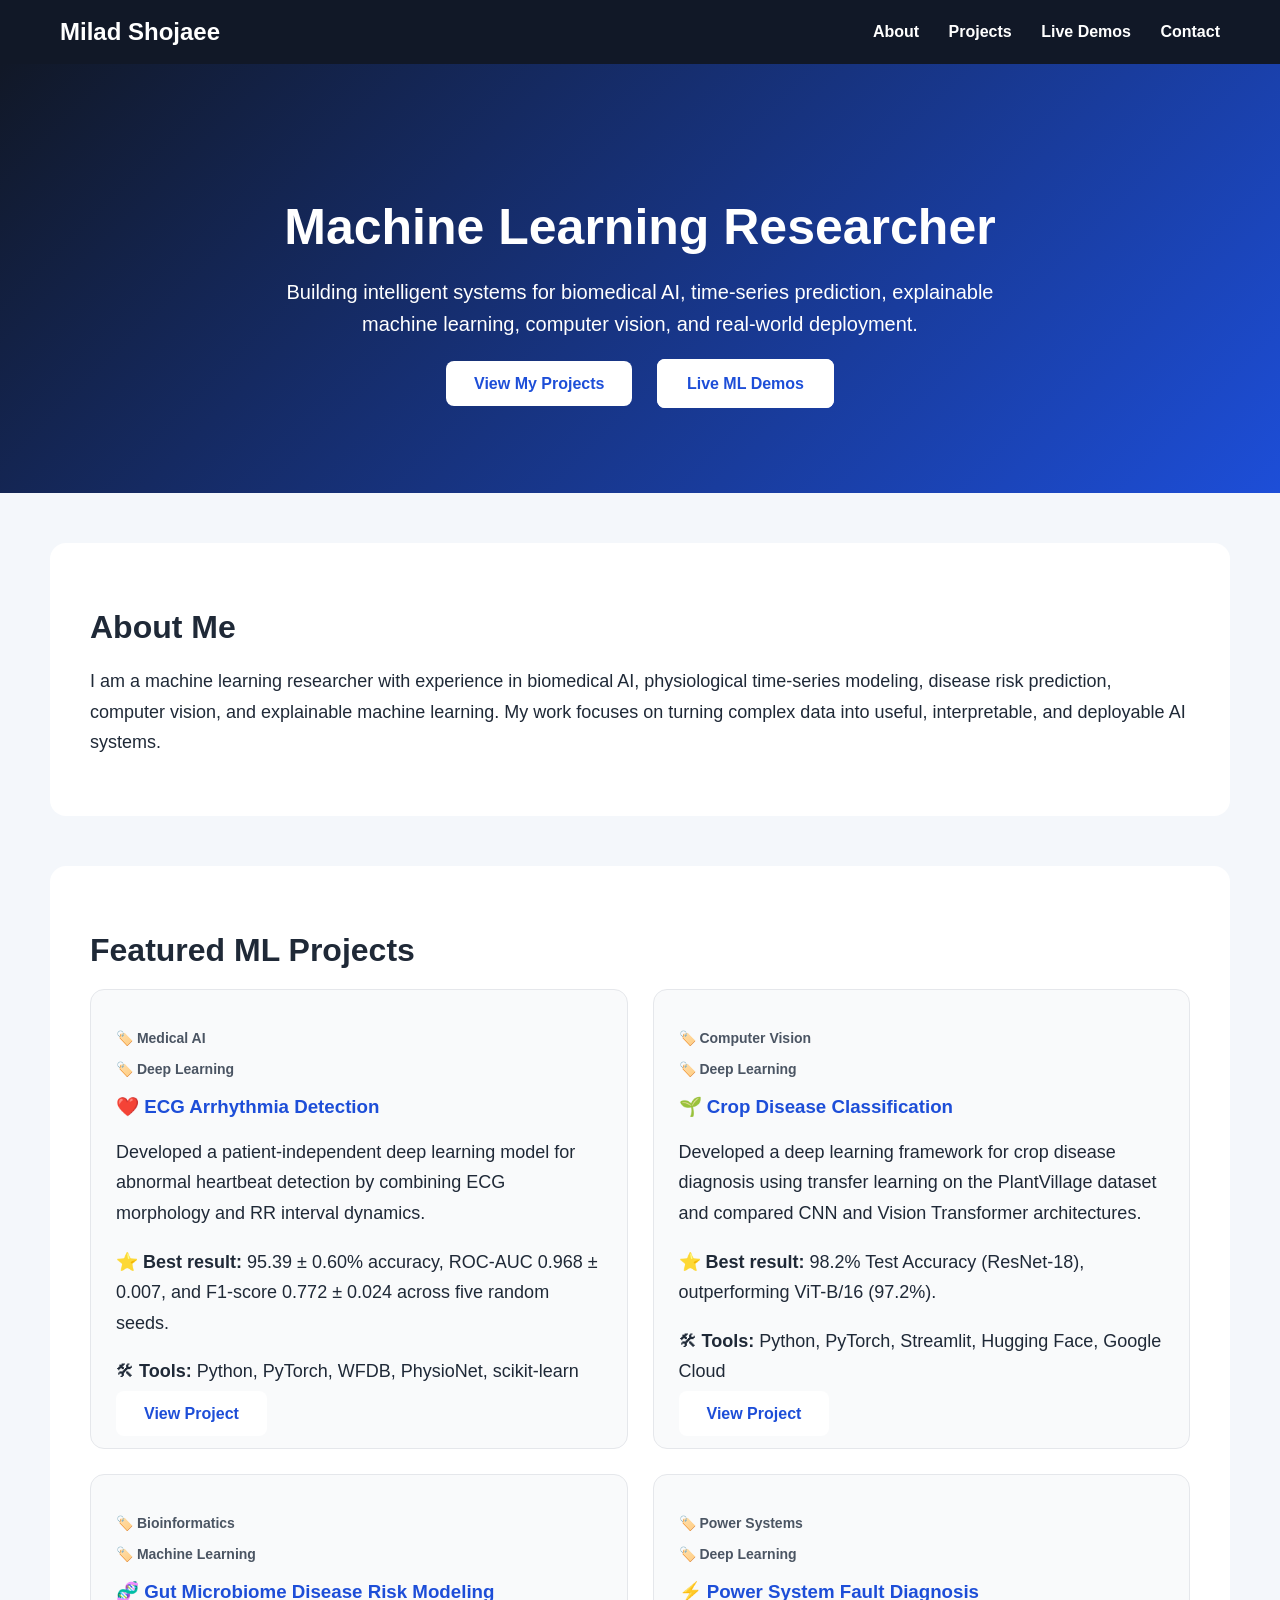
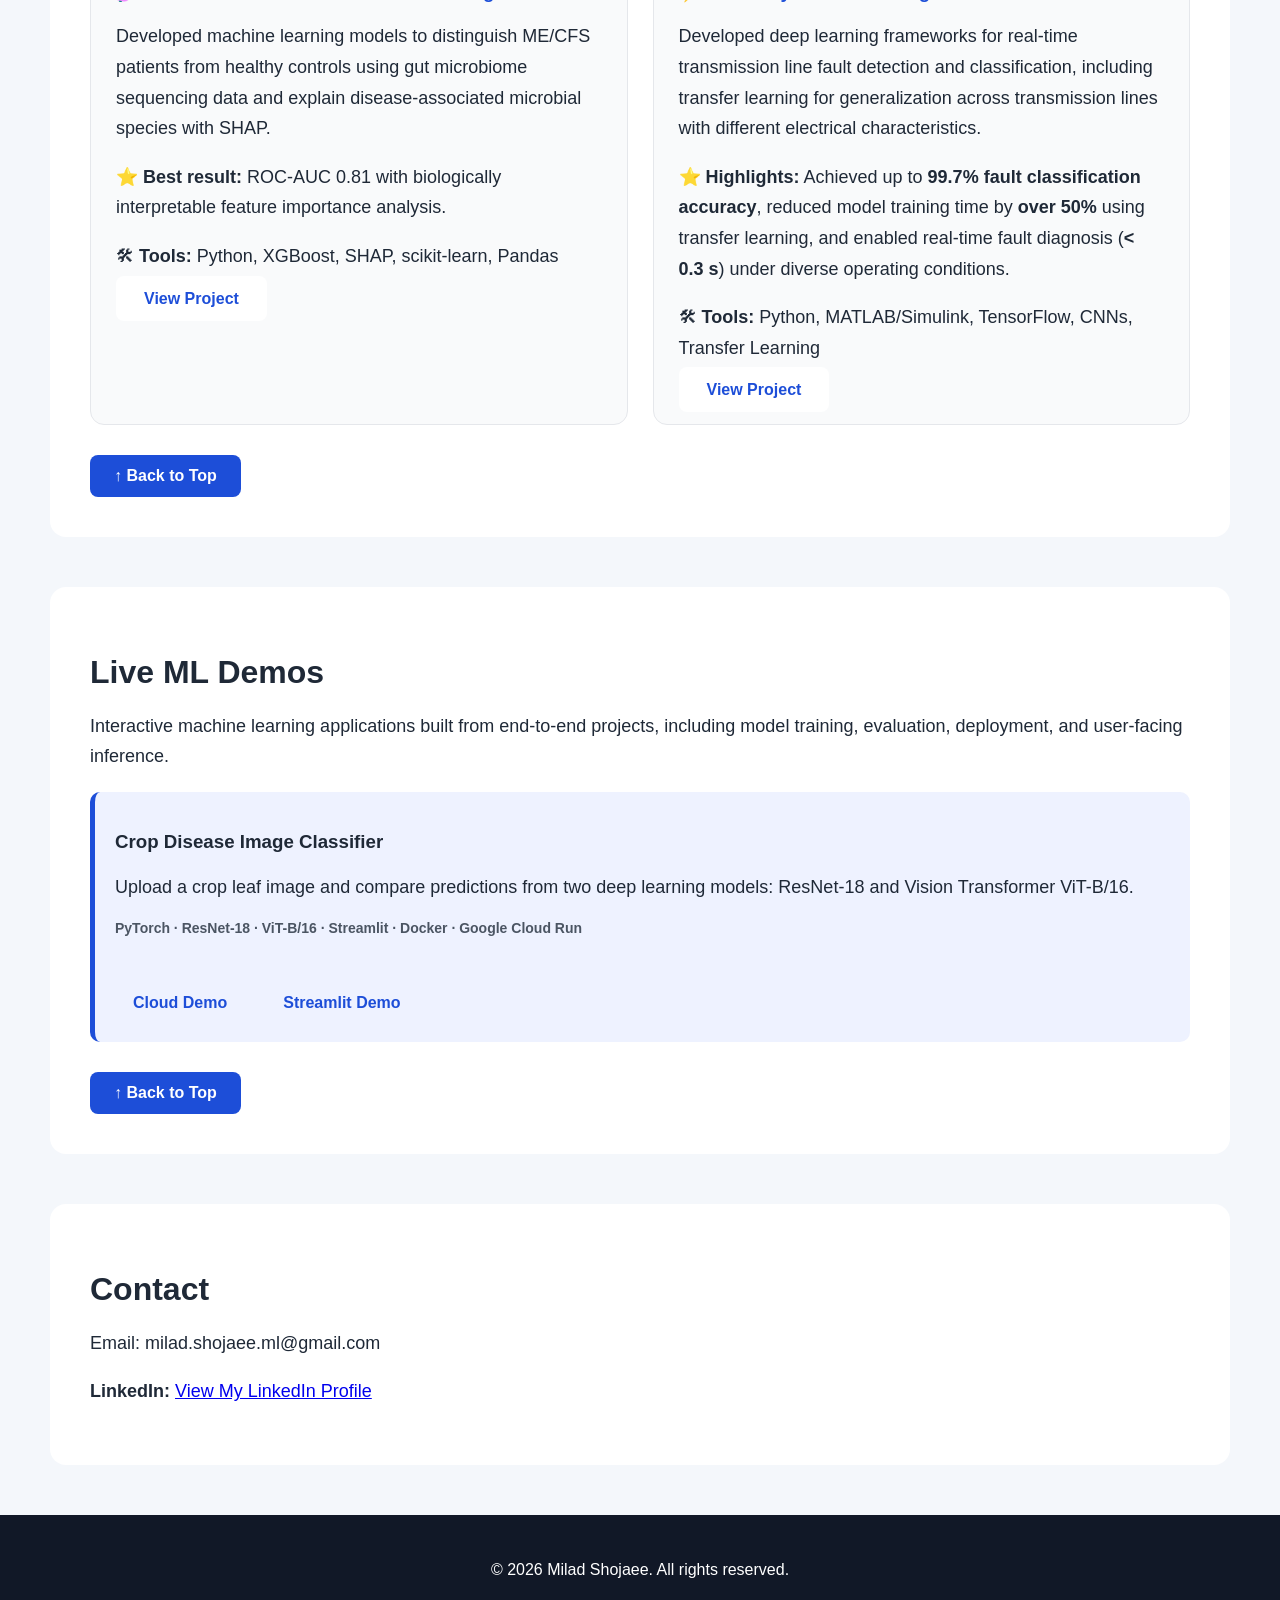
==== commit d7067104: "Revise highlights and update project link Updated project highlights and changed project link." ====
--- a/index.html
+++ b/index.html
@@ -131,14 +131,16 @@
                 </p>
             
                 <p class="result">
-                    ⭐ <strong>Highlights:</strong> Published in <em>Neurocomputing</em> and the <em>International Journal of Network Dynamics and Intelligence</em>.
+                    ⭐ <strong>Highlights:</strong> Achieved up to <strong>99.7% fault classification accuracy</strong>,
+                    reduced model training time by <strong>over 50%</strong> using transfer learning,
+                    and enabled real-time fault diagnosis (<strong>< 0.3 s</strong>) under diverse operating conditions.
                 </p>
             
                 <p>
                     🛠 <strong>Tools:</strong> Python, MATLAB/Simulink, TensorFlow, CNNs, Transfer Learning
                 </p>
             
-                <a href="power_system.html" class="button">View Project</a>
+                <a href="fault_diagnosis.html" class="button">View Project</a>
 
         </div>
 
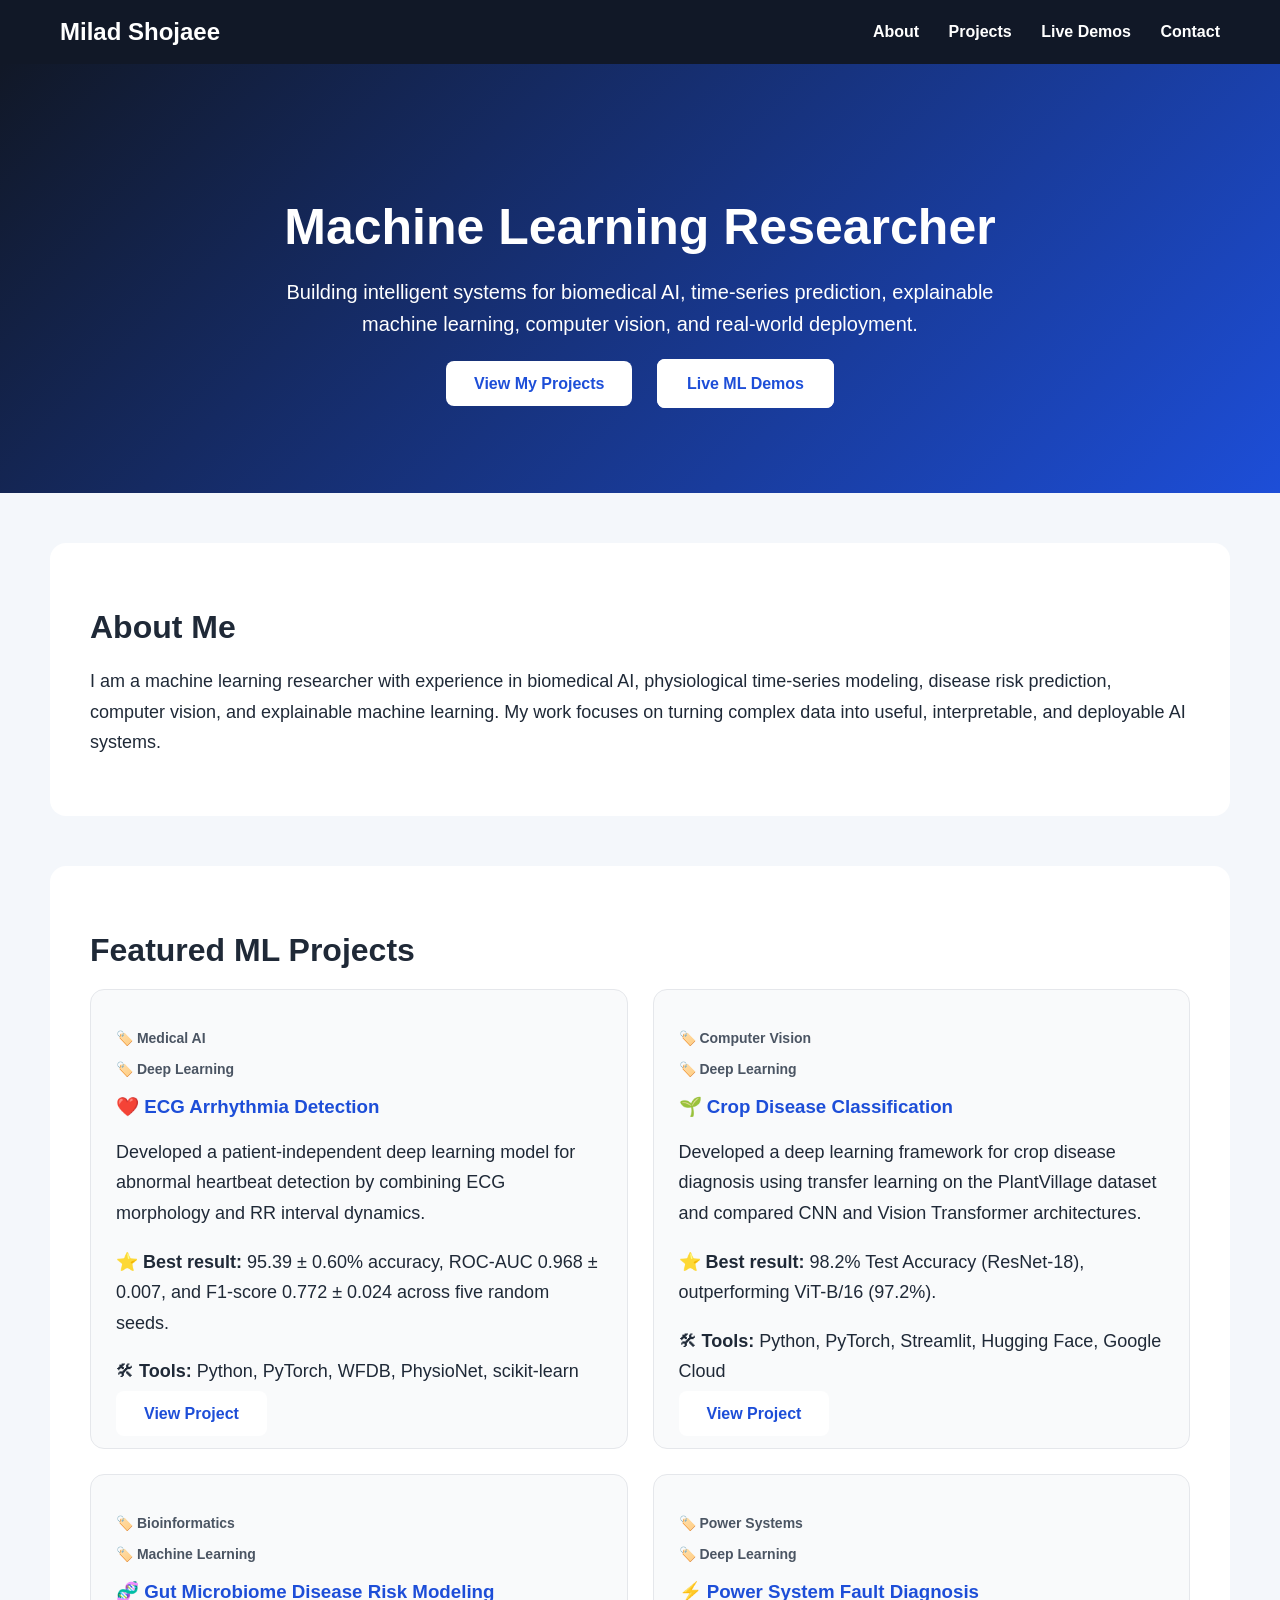
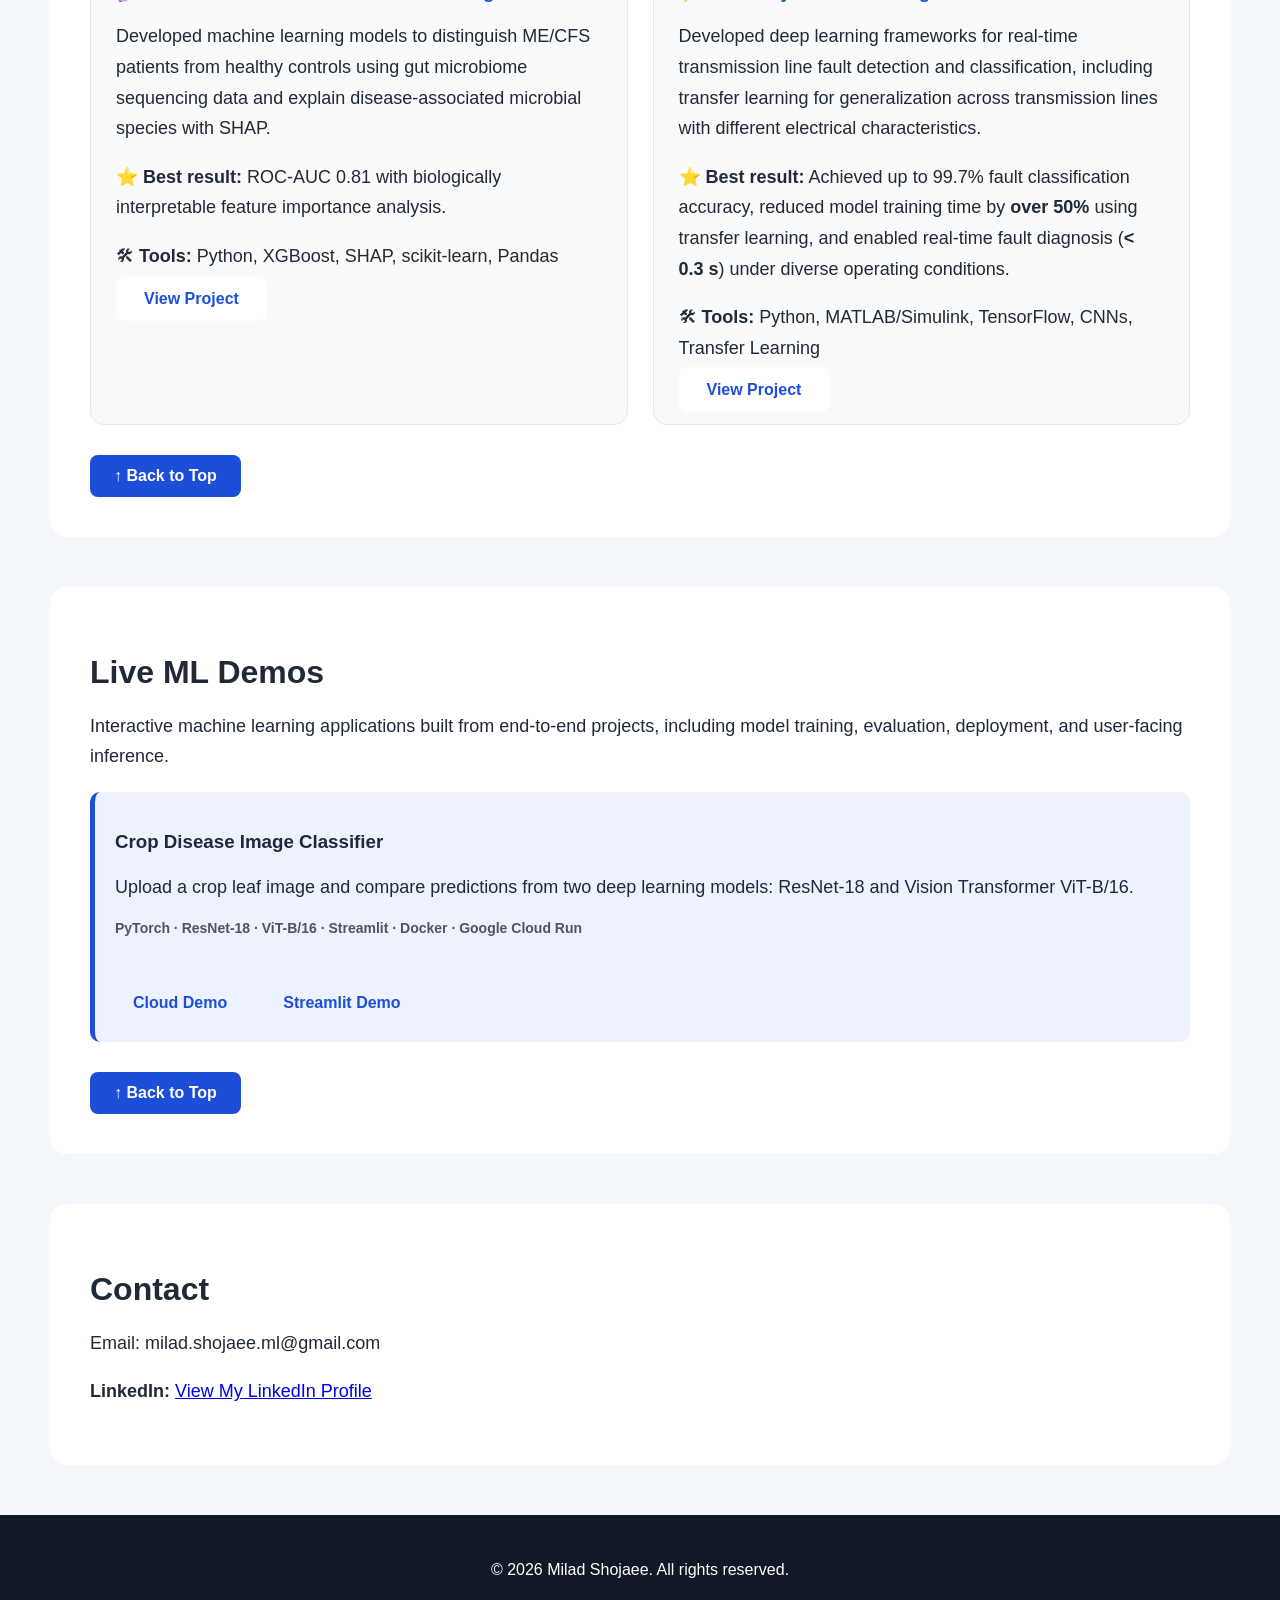
==== commit 8abd2728: "Update highlight text for fault classification accuracy" ====
--- a/index.html
+++ b/index.html
@@ -131,7 +131,7 @@
                 </p>
             
                 <p class="result">
-                    ⭐ <strong>Highlights:</strong> Achieved up to <strong>99.7% fault classification accuracy</strong>,
+                    ⭐ <strong>Best result:</strong> Achieved up to 99.7% fault classification accuracy,
                     reduced model training time by <strong>over 50%</strong> using transfer learning,
                     and enabled real-time fault diagnosis (<strong>< 0.3 s</strong>) under diverse operating conditions.
                 </p>
